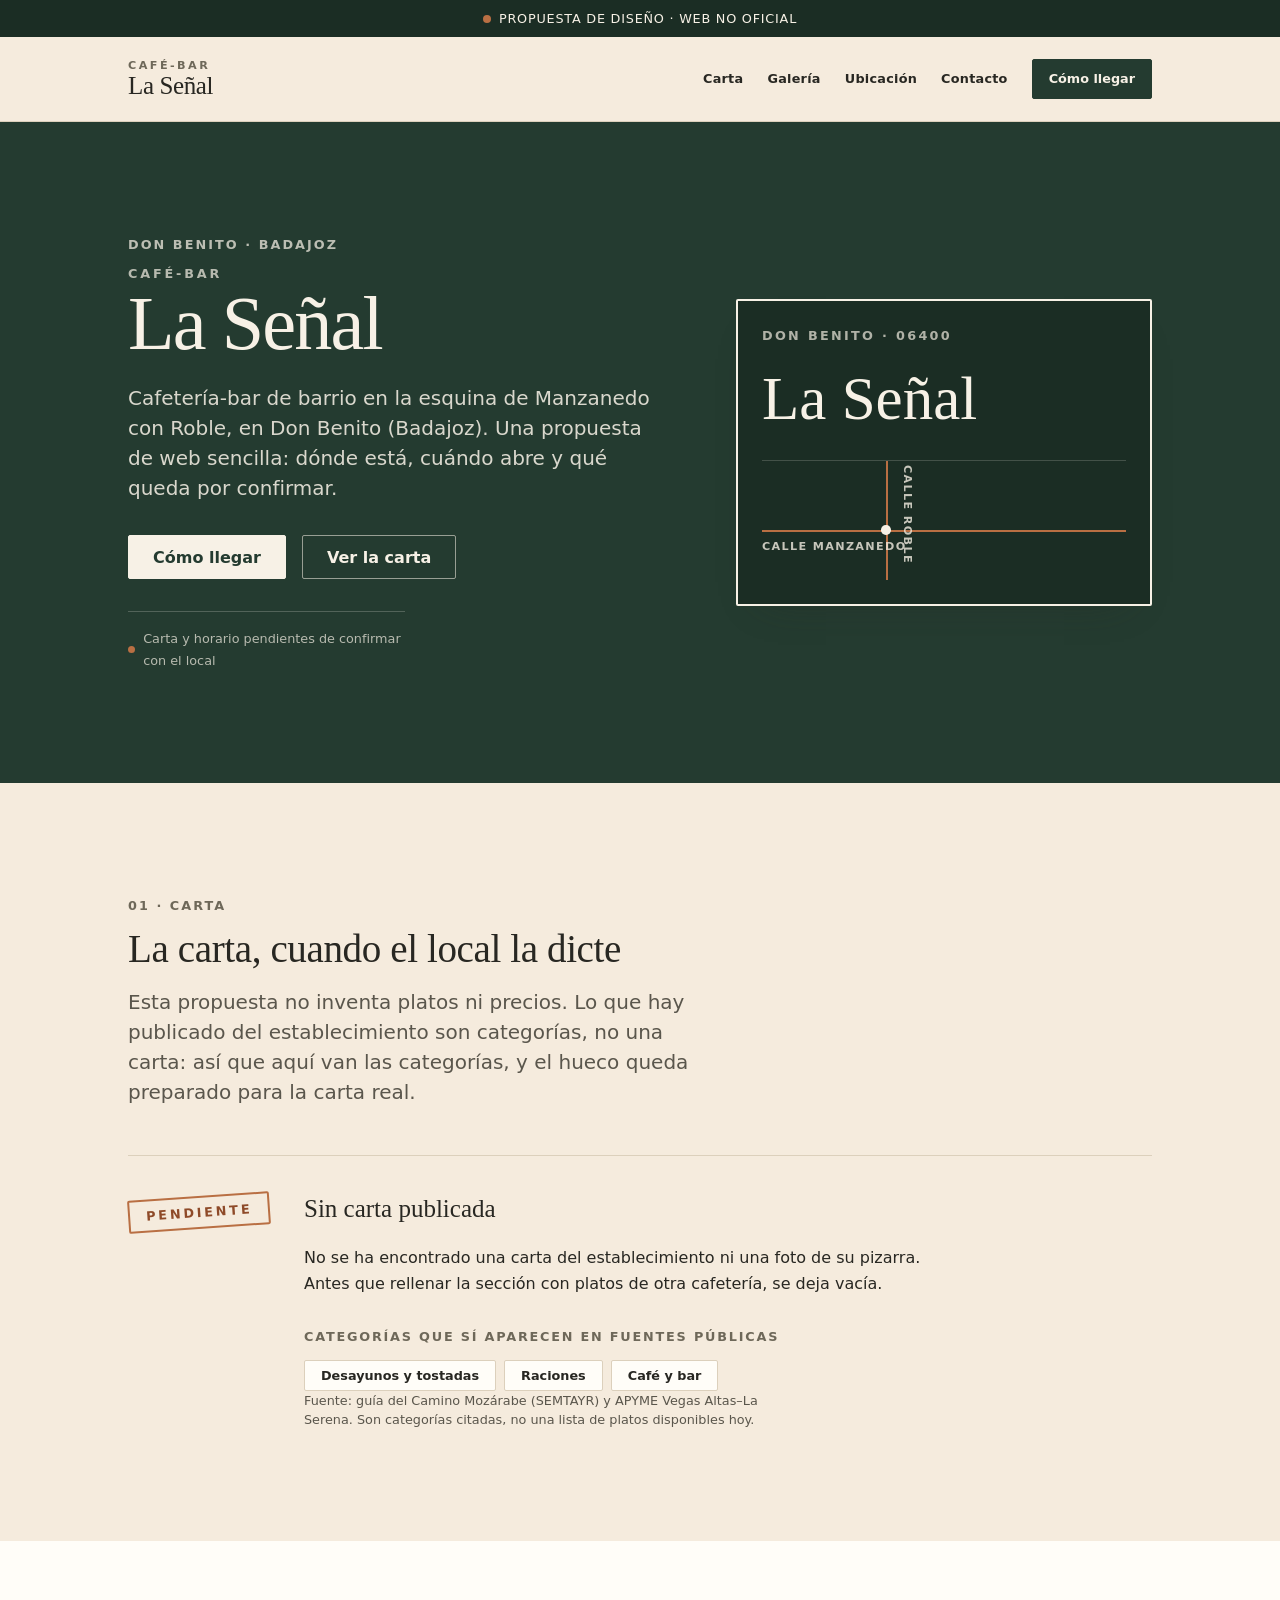
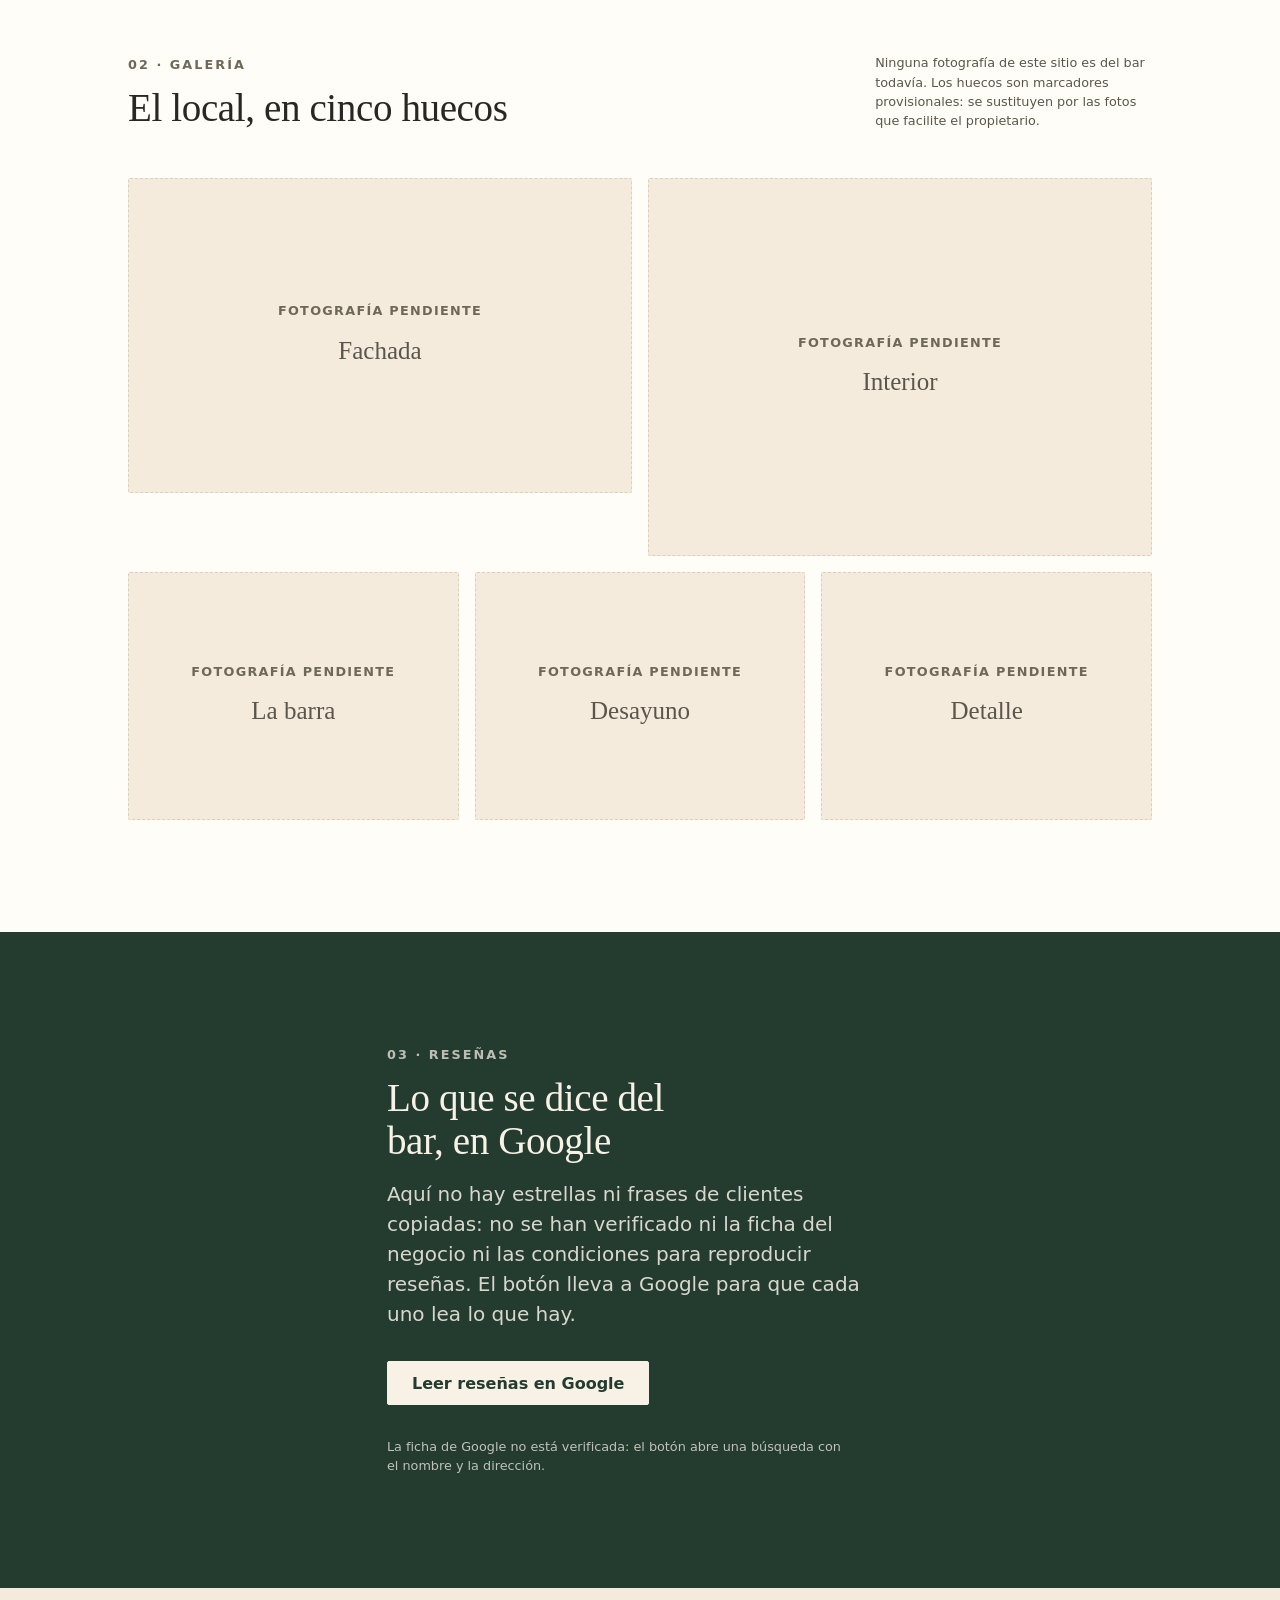
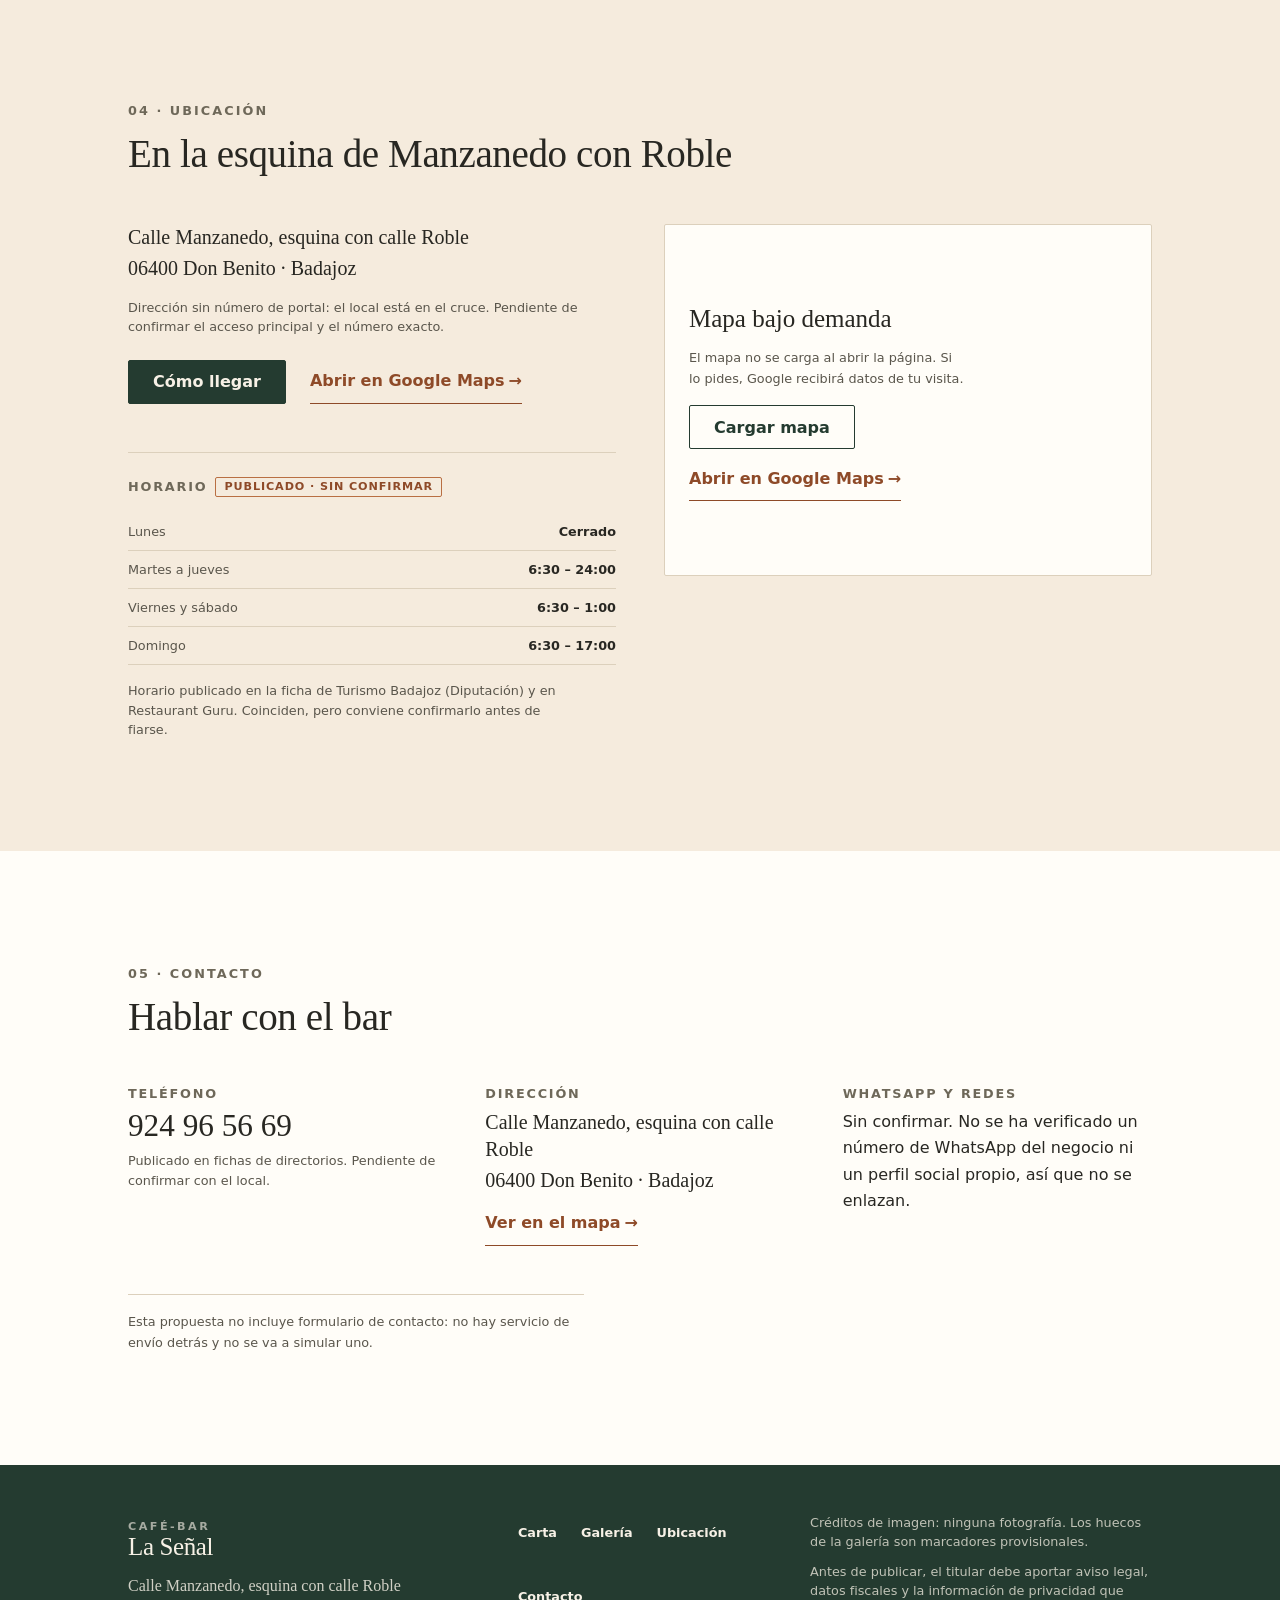
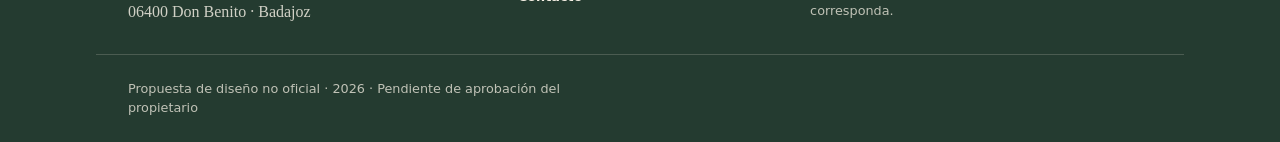
==== index.html @ 247d75b5 "Initial website proposal" ====
<!DOCTYPE html>
<html lang="es">
<head>
<meta charset="utf-8">
<meta name="viewport" content="width=device-width, initial-scale=1">

<title>Café-Bar La Señal — cafetería-bar en Don Benito (Badajoz)</title>
<meta name="description" content="Propuesta de web de Café-Bar La Señal, cafetería-bar en Don Benito (Badajoz): cómo llegar, horario publicado y carta pendiente de confirmar.">
<meta name="theme-color" content="#243B30">

<!-- Open Graph: sin og:url ni og:image porque no hay dominio ni fotografía autorizada. -->
<meta property="og:type" content="website">
<meta property="og:locale" content="es_ES">
<meta property="og:site_name" content="Café-Bar La Señal">
<meta property="og:title" content="Café-Bar La Señal — Don Benito">
<meta property="og:description" content="Cafetería-bar en la esquina de Manzanedo con Roble, Don Benito (Badajoz). Cómo llegar y horario publicado.">

<link rel="stylesheet" href="css/styles.css">
</head>

<body>
<a class="skip-link" href="#contenido">Saltar al contenido</a>

<!-- Aviso permanente: la web no es oficial. -->
<p class="proposal" role="note">
  <span class="proposal__mark" aria-hidden="true"></span>
  Propuesta de diseño · esta web no es la oficial del establecimiento
</p>

<header class="site-header">
  <div class="wrap site-header__inner">
    <a class="wordmark" href="#inicio" aria-label="Café-Bar La Señal, ir al inicio">
      <span class="wordmark__kicker">Café-Bar</span>
      <span class="wordmark__name">La Señal</span>
    </a>

    <nav class="nav-desktop" aria-label="Principal">
      <ul class="nav-desktop__list">
        <li><a href="#carta">Carta</a></li>
        <li><a href="#galeria">Galería</a></li>
        <li><a href="#ubicacion">Ubicación</a></li>
        <li><a href="#contacto">Contacto</a></li>
      </ul>
    </nav>

    <div class="site-header__actions">
      <a class="btn btn--solid btn--small" data-maps-link href="#ubicacion">Cómo llegar</a>

      <details class="mobile-nav">
        <summary class="mobile-nav__toggle">
          <span class="mobile-nav__bars" aria-hidden="true"><span></span><span></span></span>
          <span class="mobile-nav__label">Menú</span>
        </summary>
        <nav class="mobile-nav__panel" aria-label="Principal, móvil">
          <ul>
            <li><a href="#carta">Carta</a></li>
            <li><a href="#galeria">Galería</a></li>
            <li><a href="#ubicacion">Ubicación</a></li>
            <li><a href="#contacto">Contacto</a></li>
          </ul>
          <a class="btn btn--solid mobile-nav__cta" data-maps-link href="#ubicacion">Cómo llegar</a>
        </nav>
      </details>
    </div>
  </div>
</header>

<main id="contenido">

  <!-- ============ B. HERO ============ -->
  <section class="hero" id="inicio" aria-labelledby="hero-title">
    <div class="wrap hero__inner">

      <div class="hero__text">
        <p class="eyebrow eyebrow--light">Don Benito · Badajoz</p>
        <h1 class="hero__title" id="hero-title">
          <span class="hero__title-kicker">Café-Bar</span>
          <span class="hero__title-name">La Señal</span>
        </h1>
        <p class="hero__lead">
          Cafetería-bar de barrio en la esquina de Manzanedo con Roble, en Don Benito
          (Badajoz). Una propuesta de web sencilla: dónde está, cuándo abre y qué
          queda por confirmar.
        </p>
        <div class="hero__actions">
          <a class="btn btn--on-dark" data-maps-link href="#ubicacion">Cómo llegar</a>
          <a class="btn btn--on-dark-outline" href="#carta">Ver la carta</a>
        </div>
        <p class="hero__meta">
          <span class="hero__meta-dot" aria-hidden="true"></span>
          Carta y horario pendientes de confirmar con el local
        </p>
      </div>

      <!-- La señal: el momento memorable. Decorativa; la dirección está en el texto. -->
      <div class="sign" aria-hidden="true">
        <div class="sign__plate">
          <span class="sign__kicker">Don Benito · 06400</span>
          <span class="sign__word">La Señal</span>
          <div class="sign__cross">
            <span class="sign__road sign__road--h"></span>
            <span class="sign__road sign__road--v"></span>
            <span class="sign__dot"></span>
            <span class="sign__label sign__label--h">Calle Manzanedo</span>
            <span class="sign__label sign__label--v">Calle Roble</span>
          </div>
        </div>
      </div>

    </div>
  </section>

  <!-- ============ C. CARTA ============ -->
  <section class="section section--paper" id="carta" aria-labelledby="carta-title">
    <div class="wrap">
      <header class="section__head">
        <p class="eyebrow">01 · Carta</p>
        <h2 id="carta-title">La carta, cuando el local la dicte</h2>
        <p class="lead">
          Esta propuesta no inventa platos ni precios. Lo que hay publicado del
          establecimiento son categorías, no una carta: así que aquí van las categorías,
          y el hueco queda preparado para la carta real.
        </p>
      </header>

      <div class="menu-pending" id="menu-pending">
        <p class="stamp" aria-hidden="true">pendiente</p>

        <div class="menu-pending__body">
          <p class="menu-pending__title">Sin carta publicada</p>
          <p>
            No se ha encontrado una carta del establecimiento ni una foto de su pizarra.
            Antes que rellenar la sección con platos de otra cafetería, se deja vacía.
          </p>

          <h3 class="menu-pending__subhead">Categorías que sí aparecen en fuentes públicas</h3>
          <ul class="chips" id="menu-documented">
            <li class="chip">Desayunos y tostadas</li>
            <li class="chip">Raciones</li>
            <li class="chip">Café y bar</li>
          </ul>
          <p class="note">
            Fuente: guía del Camino Mozárabe (SEMTAYR) y APYME Vegas Altas–La Serena.
            Son categorías citadas, no una lista de platos disponibles hoy.
          </p>
        </div>
      </div>

      <!-- Se rellena desde config.js cuando menu.status = "ready" -->
      <div class="menu-ready" id="menu-ready" hidden></div>
    </div>
  </section>

  <!-- ============ D. GALERÍA ============ -->
  <section class="section section--surface" id="galeria" aria-labelledby="galeria-title">
    <div class="wrap">
      <header class="section__head section__head--split">
        <div>
          <p class="eyebrow">02 · Galería</p>
          <h2 id="galeria-title">El local, en cinco huecos</h2>
        </div>
        <p class="note note--measure">
          Ninguna fotografía de este sitio es del bar todavía. Los huecos son marcadores
          provisionales: se sustituyen por las fotos que facilite el propietario.
        </p>
      </header>

      <ul class="gallery" id="gallery">
        <li class="gallery__item gallery__item--wide">
          <figure class="frame">
            <div class="frame__box" data-frame="Fachada">
              <span class="frame__label">Fotografía pendiente</span>
              <span class="frame__slot">Fachada</span>
            </div>
          </figure>
        </li>
        <li class="gallery__item">
          <figure class="frame">
            <div class="frame__box" data-frame="Interior">
              <span class="frame__label">Fotografía pendiente</span>
              <span class="frame__slot">Interior</span>
            </div>
          </figure>
        </li>
        <li class="gallery__item">
          <figure class="frame">
            <div class="frame__box" data-frame="La barra">
              <span class="frame__label">Fotografía pendiente</span>
              <span class="frame__slot">La barra</span>
            </div>
          </figure>
        </li>
        <li class="gallery__item">
          <figure class="frame">
            <div class="frame__box" data-frame="Desayuno">
              <span class="frame__label">Fotografía pendiente</span>
              <span class="frame__slot">Desayuno</span>
            </div>
          </figure>
        </li>
        <li class="gallery__item">
          <figure class="frame">
            <div class="frame__box" data-frame="Detalle">
              <span class="frame__label">Fotografía pendiente</span>
              <span class="frame__slot">Detalle</span>
            </div>
          </figure>
        </li>
      </ul>
    </div>
  </section>

  <!-- ============ E. RESEÑAS ============ -->
  <section class="band band--green" id="resenas" aria-labelledby="resenas-title">
    <div class="wrap band__inner">
      <p class="eyebrow eyebrow--light">03 · Reseñas</p>
      <h2 id="resenas-title">Lo que se dice del bar, en Google</h2>
      <p class="band__lead">
        Aquí no hay estrellas ni frases de clientes copiadas: no se han verificado ni la
        ficha del negocio ni las condiciones para reproducir reseñas. El botón lleva a
        Google para que cada uno lea lo que hay.
      </p>
      <div class="band__actions">
        <a class="btn btn--on-dark" id="reviews-link" data-reviews-link href="#ubicacion">
          Leer reseñas en Google
        </a>
      </div>
      <p class="note note--on-dark" id="reviews-note">
        La ficha de Google no está verificada: el enlace abre una búsqueda con el nombre
        y la dirección del bar.
      </p>
    </div>
  </section>

  <!-- ============ F. UBICACIÓN ============ -->
  <section class="section section--paper" id="ubicacion" aria-labelledby="ubicacion-title">
    <div class="wrap">
      <header class="section__head">
        <p class="eyebrow">04 · Ubicación</p>
        <h2 id="ubicacion-title">En la esquina de Manzanedo con Roble</h2>
      </header>

      <div class="location">
        <div class="location__info">
          <address class="address">
            <span class="address__line">Calle Manzanedo, esquina con calle Roble</span>
            <span class="address__line">06400 Don Benito · Badajoz</span>
          </address>

          <p class="note">
            Dirección sin número de portal: el local está en el cruce. Pendiente de
            confirmar el acceso principal y el número exacto.
          </p>

          <div class="location__actions">
            <a class="btn btn--solid" data-maps-link href="#ubicacion">Cómo llegar</a>
            <a class="link-arrow" data-maps-search href="#ubicacion">Abrir en Google Maps</a>
          </div>

          <div class="hours">
            <div class="hours__head">
              <h3 class="hours__title">Horario</h3>
              <span class="badge" id="hours-badge">Publicado · sin confirmar</span>
            </div>
            <dl class="hours__list" id="hours-list">
              <div class="hours__row"><dt>Lunes</dt><dd>Cerrado</dd></div>
              <div class="hours__row"><dt>Martes a jueves</dt><dd>6:30 – 24:00</dd></div>
              <div class="hours__row"><dt>Viernes y sábado</dt><dd>6:30 – 1:00</dd></div>
              <div class="hours__row"><dt>Domingo</dt><dd>6:30 – 17:00</dd></div>
            </dl>
            <p class="note">
              Horario publicado en la ficha de Turismo Badajoz (Diputación) y en
              Restaurant Guru. Coinciden, pero conviene confirmarlo antes de fiarse.
            </p>
          </div>
        </div>

        <div class="location__map">
          <div class="map" id="map" data-map>
            <div class="map__facade" data-map-facade>
              <p class="map__facade-title">Mapa bajo demanda</p>
              <p class="map__facade-text">
                El mapa no se carga al abrir la página. Si lo pides, Google recibirá
                datos de tu visita.
              </p>
              <button class="btn btn--outline" type="button" id="map-load">
                Cargar mapa
              </button>
              <a class="link-arrow" data-maps-search href="#ubicacion">Abrir en Google Maps</a>
            </div>
            <p class="sr-only" id="map-status" aria-live="polite"></p>
          </div>
        </div>
      </div>
    </div>
  </section>

  <!-- ============ G. CONTACTO ============ -->
  <section class="section section--surface" id="contacto" aria-labelledby="contacto-title">
    <div class="wrap">
      <header class="section__head">
        <p class="eyebrow">05 · Contacto</p>
        <h2 id="contacto-title">Hablar con el bar</h2>
      </header>

      <div class="contact">
        <div class="contact__block">
          <h3 class="contact__subhead">Teléfono</h3>
          <p class="contact__phone" id="phone-display">924 96 56 69</p>
          <p class="note" id="phone-note">
            Número publicado en fichas de directorios. Pendiente de confirmar con el
            local, por eso no es un enlace de llamada.
          </p>
        </div>

        <div class="contact__block">
          <h3 class="contact__subhead">Dirección</h3>
          <address class="address">
            <span class="address__line">Calle Manzanedo, esquina con calle Roble</span>
            <span class="address__line">06400 Don Benito · Badajoz</span>
          </address>
          <a class="link-arrow" href="#ubicacion">Ver en el mapa</a>
        </div>

        <div class="contact__block">
          <h3 class="contact__subhead">WhatsApp y redes</h3>
          <p id="whatsapp-status">
            Sin confirmar. No se ha verificado un número de WhatsApp del negocio ni un
            perfil social propio, así que no se enlazan.
          </p>
          <!-- El botón de WhatsApp se añade aquí solo si whatsapp.status = "verified" -->
          <div id="whatsapp-slot"></div>
        </div>
      </div>

      <p class="contact__footnote">
        Esta propuesta no incluye formulario de contacto: no hay servicio de envío
        detrás y no se va a simular uno.
      </p>
    </div>
  </section>

</main>

<footer class="site-footer">
  <div class="wrap site-footer__inner">
    <div class="site-footer__brand">
      <p class="wordmark wordmark--footer">
        <span class="wordmark__kicker">Café-Bar</span>
        <span class="wordmark__name">La Señal</span>
      </p>
      <address class="address address--on-dark">
        <span class="address__line">Calle Manzanedo, esquina con calle Roble</span>
        <span class="address__line">06400 Don Benito · Badajoz</span>
      </address>
    </div>

    <nav class="site-footer__nav" aria-label="Enlaces del pie">
      <ul>
        <li><a href="#carta">Carta</a></li>
        <li><a href="#galeria">Galería</a></li>
        <li><a href="#ubicacion">Ubicación</a></li>
        <li><a href="#contacto">Contacto</a></li>
      </ul>
    </nav>

    <div class="site-footer__legal">
      <p class="note note--on-dark">
        Créditos de imagen: ninguna fotografía. Los huecos de la galería son marcadores
        provisionales.
      </p>
      <p class="note note--on-dark">
        Antes de publicar, el titular debe aportar aviso legal, datos fiscales y la
        información de privacidad que corresponda.
      </p>
    </div>
  </div>

  <div class="wrap site-footer__base">
    <p class="note note--on-dark">
      Propuesta de diseño no oficial · <span id="year">2026</span> · Pendiente de
      aprobación del propietario
    </p>
  </div>
</footer>

<!-- Datos estructurados: solo lo verificado. Sin teléfono, sin horario,
     sin precios, sin coordenadas, sin valoraciones, sin URL (no hay dominio). -->
<script type="application/ld+json">
{
  "@context": "https://schema.org",
  "@type": "CafeOrCoffeeShop",
  "name": "Café-Bar La Señal",
  "address": {
    "@type": "PostalAddress",
    "streetAddress": "Calle Manzanedo, esquina con calle Roble",
    "addressLocality": "Don Benito",
    "addressRegion": "Extremadura",
    "postalCode": "06400",
    "addressCountry": "ES"
  }
}
</script>

<script src="js/config.js"></script>
<script src="js/main.js"></script>
</body>
</html>
---- css/styles.css ----
/* ============================================================
   Café-Bar La Señal — hoja de estilos
   Dirección: bar de barrio con carácter.
   Todos los valores salen del bloque de tokens. Nada suelto.
   ============================================================ */

/* ---------- 1. Tokens ---------- */
:root{
  /* Tipo — una ratio (1.250), títulos fluidos con clamp() */
  --font-display: "Palatino Linotype","Book Antiqua",Palatino,"Iowan Old Style",Georgia,serif;
  --font-text: "Segoe UI",system-ui,-apple-system,"Helvetica Neue",Arial,sans-serif;

  --step--1: 0.8rem;
  --step-0:  1rem;
  --step-1:  1.25rem;
  --step-2:  1.5625rem;
  --step-3:  1.953rem;
  --step-4:  2.441rem;
  --step-5:  3.052rem;
  --step-6:  3.815rem;
  --step-7:  4.768rem;

  /* Espacio — base 4px */
  --space-3xs: 0.25rem;
  --space-2xs: 0.5rem;
  --space-xs:  0.75rem;
  --space-s:   1rem;
  --space-m:   1.5rem;
  --space-l:   2rem;
  --space-xl:  3rem;
  --space-2xl: 4.5rem;
  --space-3xl: 7rem;

  /* Color */
  --base:       #F5EBDD;
  --surface:    #FFFDF8;
  --ink:        #282722;
  --ink-2:      #5A564C;
  --ink-3:      #6E6859;
  --line:       #DCD0BC;
  --green:      #243B30;
  --green-2:    #1B2D24;
  --accent:     #B96F43;
  --accent-ink: #8E4A28;
  --on-dark:    #F7F1E6;

  /* Forma */
  --radius: 2px;
  --border: 1px solid var(--line);
  --shadow-near: 0 1px 2px rgba(40,39,34,.08);
  --shadow-far:  0 18px 40px -28px rgba(40,39,34,.45);

  /* Movimiento */
  --dur-fast: 120ms;
  --dur: 220ms;
  --dur-slow: 420ms;
  --ease: cubic-bezier(.2,0,0,1);
  --ease-out: cubic-bezier(.16,1,.3,1);

  --wrap: 68rem;
}

/* ---------- 2. Base ---------- */
*,
*::before,
*::after{ box-sizing: border-box; }

html{
  scroll-behavior: smooth;
  scroll-padding-top: var(--space-2xl);
  -webkit-text-size-adjust: 100%;
}

body{
  margin: 0;
  background: var(--base);
  color: var(--ink);
  font-family: var(--font-text);
  font-size: var(--step-0);
  line-height: 1.65;
  min-height: 100dvh;
  -webkit-font-smoothing: antialiased;
}

h1,h2,h3{
  margin: 0;
  font-family: var(--font-display);
  font-weight: 400;
  line-height: 1.1;
  letter-spacing: -0.01em;
  text-wrap: balance;
}

p{ margin: 0; }

img{ max-width: 100%; height: auto; display: block; }

a{ color: var(--accent-ink); text-decoration-thickness: 1px; text-underline-offset: .18em; }

ul,ol{ margin: 0; padding: 0; list-style: none; }

address{ font-style: normal; }

.sr-only{
  position: absolute;
  width: 1px;
  height: 1px;
  padding: 0;
  margin: -1px;
  overflow: hidden;
  clip-path: inset(50%);
  white-space: nowrap;
}

:focus-visible{
  outline: 2px solid var(--green);
  outline-offset: 3px;
  border-radius: var(--radius);
}

/* Sobre fondo oscuro, el anillo pasa a crema. */
.hero :focus-visible,
.band--green :focus-visible,
.site-footer :focus-visible,
.proposal :focus-visible{
  outline-color: var(--on-dark);
}

.wrap{
  width: 100%;
  max-width: var(--wrap);
  margin-inline: auto;
  padding-inline: var(--space-m);
}

/* ---------- 3. Saltar al contenido ---------- */
.skip-link{
  position: absolute;
  left: var(--space-s);
  top: -6rem;
  z-index: 100;
  background: var(--green);
  color: var(--on-dark);
  padding: var(--space-2xs) var(--space-s);
  border-radius: var(--radius);
  font-size: var(--step--1);
  font-weight: 600;
  text-decoration: none;
  transition: top var(--dur) var(--ease);
}
.skip-link:focus{ top: var(--space-s); }

/* ---------- 4. Aviso de propuesta ---------- */
.proposal{
  background: var(--green-2);
  color: var(--on-dark);
  font-size: var(--step--1);
  letter-spacing: .06em;
  text-transform: uppercase;
  text-align: center;
  padding: var(--space-2xs) var(--space-m);
  display: flex;
  align-items: center;
  justify-content: center;
  gap: var(--space-2xs);
}
.proposal__mark{
  width: .5rem;
  height: .5rem;
  border-radius: 50%;
  background: var(--accent);
  flex: none;
}

/* ---------- 5. Botones y enlaces ---------- */
.btn{
  display: inline-flex;
  align-items: center;
  justify-content: center;
  gap: var(--space-2xs);
  min-height: 2.75rem;
  padding: var(--space-2xs) var(--space-m);
  border: 1px solid transparent;
  border-radius: var(--radius);
  font-family: var(--font-text);
  font-size: var(--step-0);
  font-weight: 600;
  line-height: 1.2;
  text-decoration: none;
  cursor: pointer;
  transition: background-color var(--dur) var(--ease),
              color var(--dur) var(--ease),
              border-color var(--dur) var(--ease),
              transform var(--dur-fast) var(--ease);
}
.btn:active{ transform: translateY(1px); }

.btn--small{
  min-height: 2.5rem;
  padding: var(--space-3xs) var(--space-s);
  font-size: var(--step--1);
}

.btn--solid{
  background: var(--green);
  border-color: var(--green);
  color: var(--on-dark);
}
.btn--solid:hover{ background: var(--green-2); border-color: var(--green-2); }

.btn--outline{
  background: transparent;
  border-color: var(--green);
  color: var(--green);
}
.btn--outline:hover{ background: var(--green); color: var(--on-dark); }

.btn--on-dark{
  background: var(--on-dark);
  border-color: var(--on-dark);
  color: var(--green);
}
.btn--on-dark:hover{ background: var(--surface); border-color: var(--surface); }

.btn--on-dark-outline{
  background: transparent;
  border-color: rgba(247,241,230,.55);
  color: var(--on-dark);
}
.btn--on-dark-outline:hover{ border-color: var(--on-dark); background: rgba(247,241,230,.08); }

.link-arrow{
  display: inline-flex;
  align-items: center;
  gap: var(--space-3xs);
  min-height: 2.75rem;
  font-weight: 600;
  text-decoration: none;
  border-bottom: 1px solid currentColor;
  transition: gap var(--dur) var(--ease), color var(--dur) var(--ease);
}
.link-arrow::after{ content: "\2192"; }
.link-arrow:hover{ gap: var(--space-2xs); }

/* ---------- 6. Cabecera ---------- */
.site-header{
  position: sticky;
  top: 0;
  z-index: 50;
  background: var(--base);
  border-bottom: var(--border);
}
.site-header__inner{
  display: flex;
  align-items: center;
  gap: var(--space-m);
  min-height: 4.5rem;
}

.wordmark{
  display: flex;
  flex-direction: column;
  gap: .1em;
  text-decoration: none;
  color: var(--ink);
  margin-right: auto;
  padding-block: var(--space-2xs);
}
.wordmark__kicker{
  font-family: var(--font-text);
  font-size: .7rem;
  font-weight: 600;
  letter-spacing: .22em;
  text-transform: uppercase;
  color: var(--ink-3);
  line-height: 1;
}
.wordmark__name{
  font-family: var(--font-display);
  font-size: var(--step-2);
  line-height: 1;
  letter-spacing: -0.015em;
}

.nav-desktop__list{
  display: flex;
  gap: var(--space-m);
}
.nav-desktop__list a{
  display: inline-block;
  padding-block: var(--space-2xs);
  color: var(--ink);
  font-size: var(--step--1);
  font-weight: 600;
  letter-spacing: .02em;
  text-decoration: none;
  border-bottom: 1px solid transparent;
  transition: border-color var(--dur) var(--ease), color var(--dur) var(--ease);
}
.nav-desktop__list a:hover{ border-bottom-color: var(--accent); }

.site-header__actions{
  display: flex;
  align-items: center;
  gap: var(--space-s);
}

/* Menú móvil: <details>, funciona sin JavaScript */
.mobile-nav{ display: none; }
.mobile-nav__toggle{
  display: inline-flex;
  align-items: center;
  gap: var(--space-2xs);
  min-height: 2.75rem;
  padding: var(--space-3xs) var(--space-s);
  border: 1px solid var(--line);
  border-radius: var(--radius);
  font-size: var(--step--1);
  font-weight: 600;
  letter-spacing: .04em;
  text-transform: uppercase;
  color: var(--ink);
  cursor: pointer;
  list-style: none;
}
.mobile-nav__toggle::-webkit-details-marker{ display: none; }
.mobile-nav__bars{ display: grid; gap: 4px; width: 1rem; }
.mobile-nav__bars span{
  display: block;
  height: 1px;
  background: currentColor;
  transition: transform var(--dur) var(--ease), opacity var(--dur) var(--ease);
}
.mobile-nav[open] .mobile-nav__bars span:first-child{ transform: translateY(2.5px) rotate(45deg); }
.mobile-nav[open] .mobile-nav__bars span:last-child{ transform: translateY(-2.5px) rotate(-45deg); }

.mobile-nav__panel{
  position: absolute;
  left: 0;
  right: 0;
  top: 100%;
  background: var(--base);
  border-bottom: var(--border);
  padding: var(--space-s) var(--space-m) var(--space-m);
  box-shadow: var(--shadow-near);
}
.mobile-nav__panel ul{
  display: grid;
  gap: 0;
  margin-bottom: var(--space-s);
}
.mobile-nav__panel a{
  display: block;
  padding-block: var(--space-xs);
  min-height: 2.75rem;
  color: var(--ink);
  font-weight: 600;
  text-decoration: none;
  border-bottom: var(--border);
}
.mobile-nav__cta{ width: 100%; }

/* ---------- 7. Eyebrow, notas, secciones ---------- */
.eyebrow{
  font-size: var(--step--1);
  font-weight: 600;
  letter-spacing: .16em;
  text-transform: uppercase;
  color: var(--ink-3);
  margin-bottom: var(--space-xs);
}
.eyebrow--light{ color: rgba(247,241,230,.72); }

.lead{
  font-size: var(--step-1);
  line-height: 1.5;
  color: var(--ink-2);
  max-width: 46ch;
  margin-top: var(--space-s);
}

.note{
  font-size: var(--step--1);
  line-height: 1.5;
  color: var(--ink-2);
  max-width: 56ch;
}
.note--on-dark{ color: rgba(247,241,230,.74); }
.note--measure{ max-width: 34ch; }

.section{ padding-block: var(--space-2xl); }
.section--paper{ background: var(--base); }
.section--surface{ background: var(--surface); }

.section__head{
  max-width: 62ch;
  margin-bottom: var(--space-xl);
}
.section__head h2{
  font-size: clamp(var(--step-3), 3.4vw, var(--step-4));
}

.section__head--split{
  display: grid;
  gap: var(--space-m);
  max-width: none;
  align-items: end;
}
.section__head--split > div{ max-width: 40ch; }

/* ---------- 8. Hero ---------- */
.hero{
  background: var(--green);
  color: var(--on-dark);
  padding-block: var(--space-2xl);
}
.hero__inner{
  display: grid;
  gap: var(--space-xl);
  align-items: center;
}
.hero__title{
  display: flex;
  flex-direction: column;
  gap: var(--space-2xs);
  margin-bottom: var(--space-m);
}
.hero__title-kicker{
  font-family: var(--font-text);
  font-size: var(--step--1);
  font-weight: 600;
  letter-spacing: .22em;
  text-transform: uppercase;
  color: rgba(247,241,230,.7);
}
.hero__title-name{
  font-family: var(--font-display);
  font-size: clamp(var(--step-5), 11vw, var(--step-7));
  line-height: .92;
  letter-spacing: -0.025em;
}
.hero__lead{
  font-size: var(--step-1);
  line-height: 1.5;
  color: rgba(247,241,230,.86);
  max-width: 44ch;
}
.hero__actions{
  display: flex;
  flex-wrap: wrap;
  gap: var(--space-s);
  margin-top: var(--space-l);
}
.hero__meta{
  display: flex;
  align-items: center;
  gap: var(--space-2xs);
  margin-top: var(--space-l);
  padding-top: var(--space-s);
  border-top: 1px solid rgba(247,241,230,.22);
  font-size: var(--step--1);
  color: rgba(247,241,230,.7);
  max-width: 34ch;
}
.hero__meta-dot{
  width: .45rem;
  height: .45rem;
  border-radius: 50%;
  background: var(--accent);
  flex: none;
}

/* La señal */
.sign{
  justify-self: start;
  width: min(100%, 26rem);
}
.sign__plate{
  display: grid;
  gap: var(--space-m);
  padding: var(--space-m);
  background: var(--green-2);
  border: 2px solid var(--on-dark);
  border-radius: var(--radius);
  box-shadow: var(--shadow-far);
}
.sign__kicker{
  font-size: var(--step--1);
  font-weight: 600;
  letter-spacing: .18em;
  text-transform: uppercase;
  color: rgba(247,241,230,.68);
}
.sign__word{
  font-family: var(--font-display);
  font-size: clamp(var(--step-4), 8vw, var(--step-6));
  line-height: .95;
  color: var(--on-dark);
}
.sign__cross{
  position: relative;
  height: 7.5rem;
  border-top: 1px solid rgba(247,241,230,.18);
  margin-top: var(--space-2xs);
}
.sign__road{ position: absolute; background: var(--accent); }
.sign__road--h{ left: 0; right: 0; top: 58%; height: 2px; }
.sign__road--v{ top: 0; bottom: 0; left: 34%; width: 2px; }
.sign__dot{
  position: absolute;
  left: 34%;
  top: 58%;
  width: .6rem;
  height: .6rem;
  margin: -.3rem 0 0 -.3rem;
  border-radius: 50%;
  background: var(--on-dark);
}
.sign__label{
  position: absolute;
  font-size: .7rem;
  font-weight: 600;
  letter-spacing: .12em;
  text-transform: uppercase;
  color: rgba(247,241,230,.78);
}
.sign__label--h{ left: 0; top: calc(58% + var(--space-2xs)); }
.sign__label--v{
  left: calc(34% + var(--space-xs));
  top: var(--space-3xs);
  writing-mode: vertical-rl;
}

/* ---------- 9. Carta ---------- */
.menu-pending{
  display: grid;
  gap: var(--space-m);
  padding-top: var(--space-l);
  border-top: 1px solid var(--line);
}
.menu-pending__body{ max-width: 62ch; }
.menu-pending__title{
  font-family: var(--font-display);
  font-size: var(--step-2);
  margin-bottom: var(--space-2xs);
}
.menu-pending__body > p + p{ margin-top: var(--space-s); }
.menu-pending__subhead{
  font-family: var(--font-text);
  font-size: var(--step--1);
  font-weight: 600;
  letter-spacing: .14em;
  text-transform: uppercase;
  color: var(--ink-3);
  margin-top: var(--space-l);
  margin-bottom: var(--space-s);
}

.stamp{
  justify-self: start;
  display: inline-block;
  padding: var(--space-3xs) var(--space-s);
  border: 2px solid var(--accent);
  border-radius: var(--radius);
  color: var(--accent-ink);
  font-size: var(--step--1);
  font-weight: 600;
  letter-spacing: .22em;
  text-transform: uppercase;
  transform: rotate(-4deg);
  align-self: start;
}

.chips{
  display: flex;
  flex-wrap: wrap;
  gap: var(--space-2xs);
}
.chip{
  padding: var(--space-3xs) var(--space-s);
  background: var(--surface);
  border: var(--border);
  border-radius: var(--radius);
  font-size: var(--step--1);
  font-weight: 600;
  color: var(--ink);
}

/* Carta real, cuando exista */
.menu-ready{ display: grid; gap: var(--space-xl); }
.menu-cat__title{
  font-size: var(--step-2);
  padding-bottom: var(--space-2xs);
  border-bottom: 1px solid var(--line);
  margin-bottom: var(--space-s);
}
.menu-item{
  display: flex;
  align-items: baseline;
  gap: var(--space-2xs);
  padding-block: var(--space-2xs);
}
.menu-item__name{ font-weight: 600; }
.menu-item__dots{
  flex: 1;
  border-bottom: 1px dotted var(--line);
  transform: translateY(-.2em);
}
.menu-item__price{
  font-variant-numeric: tabular-nums;
  font-weight: 600;
}

/* ---------- 10. Galería ---------- */
.gallery{
  display: grid;
  gap: var(--space-s);
}
.frame{ margin: 0; }
.frame__box{
  display: flex;
  flex-direction: column;
  align-items: center;
  justify-content: center;
  gap: var(--space-2xs);
  aspect-ratio: 4 / 3;
  padding: var(--space-s);
  background: var(--base);
  border: 1px dashed var(--line);
  border-radius: var(--radius);
  text-align: center;
}
.frame__box--wide,
.gallery__item--wide .frame__box{ aspect-ratio: 16 / 10; }
.frame__label{
  font-size: var(--step--1);
  font-weight: 600;
  letter-spacing: .1em;
  text-transform: uppercase;
  color: var(--ink-3);
}
.frame__slot{
  font-family: var(--font-display);
  font-size: var(--step-2);
  color: var(--ink-2);
}
.frame img{
  width: 100%;
  aspect-ratio: 4 / 3;
  object-fit: cover;
  border-radius: var(--radius);
}
.frame figcaption{
  margin-top: var(--space-2xs);
  font-size: var(--step--1);
  color: var(--ink-3);
}

/* ---------- 11. Banda verde ---------- */
.band--green{
  background: var(--green);
  color: var(--on-dark);
  padding-block: var(--space-2xl);
}
.band__inner{ max-width: 56ch; }
.band--green h2{
  font-size: clamp(var(--step-3), 3.4vw, var(--step-4));
  margin-bottom: var(--space-s);
}
.band__lead{
  font-size: var(--step-1);
  line-height: 1.5;
  color: rgba(247,241,230,.86);
  max-width: 44ch;
}
.band__actions{ margin-block: var(--space-l); }

/* ---------- 12. Ubicación ---------- */
.location{
  display: grid;
  gap: var(--space-xl);
  align-items: start;
}
.address{
  display: grid;
  gap: var(--space-3xs);
  font-family: var(--font-display);
  font-size: var(--step-1);
  line-height: 1.35;
}
.address--on-dark{ color: rgba(247,241,230,.82); font-size: var(--step-0); }

.location__info .note{ margin-top: var(--space-s); }

.location__actions{
  display: flex;
  flex-wrap: wrap;
  align-items: center;
  gap: var(--space-m);
  margin-top: var(--space-m);
}

.hours{
  margin-top: var(--space-xl);
  padding-top: var(--space-m);
  border-top: 1px solid var(--line);
}
.hours__head{
  display: flex;
  flex-wrap: wrap;
  align-items: center;
  gap: var(--space-2xs);
  margin-bottom: var(--space-s);
}
.hours__title{
  font-family: var(--font-text);
  font-size: var(--step--1);
  font-weight: 600;
  letter-spacing: .14em;
  text-transform: uppercase;
  color: var(--ink-3);
}
.badge{
  padding: 0 var(--space-2xs);
  border: 1px solid var(--accent);
  border-radius: var(--radius);
  color: var(--accent-ink);
  font-size: .7rem;
  font-weight: 600;
  letter-spacing: .08em;
  text-transform: uppercase;
  line-height: 1.6;
}
.hours__list{ display: grid; }
.hours__row{
  display: flex;
  justify-content: space-between;
  gap: var(--space-s);
  padding-block: var(--space-2xs);
  border-bottom: 1px solid var(--line);
  font-size: var(--step--1);
}
.hours__row dt{ color: var(--ink-2); }
.hours__row dd{
  margin: 0;
  font-weight: 600;
  font-variant-numeric: tabular-nums;
}
.hours .note{ margin-top: var(--space-s); }

.map{
  min-height: 22rem;
  background: var(--surface);
  border: var(--border);
  border-radius: var(--radius);
  display: grid;
}
.map__facade{
  display: flex;
  flex-direction: column;
  align-items: flex-start;
  justify-content: center;
  gap: var(--space-2xs);
  padding: var(--space-m);
}
.map__facade-title{
  font-family: var(--font-display);
  font-size: var(--step-2);
}
.map__facade-text{ max-width: 34ch; color: var(--ink-2); font-size: var(--step--1); }
.map__facade .btn{ margin-top: var(--space-2xs); }
.map iframe{
  display: block;
  width: 100%;
  height: 100%;
  min-height: 22rem;
  border: 0;
  border-radius: var(--radius);
}
.map.is-busy{ opacity: .6; }

/* ---------- 13. Contacto ---------- */
.contact{
  display: grid;
  gap: var(--space-xl);
}
.contact__block > * + *{ margin-top: var(--space-2xs); }
.contact__subhead{
  font-family: var(--font-text);
  font-size: var(--step--1);
  font-weight: 600;
  letter-spacing: .14em;
  text-transform: uppercase;
  color: var(--ink-3);
}
.contact__phone{
  font-family: var(--font-display);
  font-size: var(--step-3);
  font-variant-numeric: tabular-nums;
  line-height: 1.1;
}
.contact__footnote{
  margin-top: var(--space-xl);
  padding-top: var(--space-s);
  border-top: 1px solid var(--line);
  font-size: var(--step--1);
  color: var(--ink-2);
  max-width: 56ch;
}
.whatsapp-btn{
  display: inline-flex;
  align-items: center;
  min-height: 2.75rem;
  margin-top: var(--space-s);
  padding: var(--space-2xs) var(--space-m);
  background: var(--green);
  color: var(--on-dark);
  border-radius: var(--radius);
  font-weight: 600;
  text-decoration: none;
}

/* ---------- 14. Pie ---------- */
.site-footer{
  background: var(--green);
  color: var(--on-dark);
  padding-block: var(--space-xl) var(--space-m);
}
.site-footer__inner{
  display: grid;
  gap: var(--space-l);
  padding-bottom: var(--space-l);
}
.wordmark--footer{ margin: 0 0 var(--space-2xs); color: var(--on-dark); }
.wordmark--footer .wordmark__kicker{ color: rgba(247,241,230,.62); }
.wordmark--footer .wordmark__name{ color: var(--on-dark); }

.site-footer__nav ul{
  display: flex;
  flex-wrap: wrap;
  gap: var(--space-m);
}
.site-footer__nav a{
  color: var(--on-dark);
  font-size: var(--step--1);
  font-weight: 600;
  text-decoration: none;
  border-bottom: 1px solid transparent;
  padding-block: var(--space-3xs);
  min-height: 2.5rem;
  display: inline-flex;
  align-items: center;
}
.site-footer__nav a:hover{ border-bottom-color: var(--accent); }

.site-footer__legal{ display: grid; gap: var(--space-2xs); }

.site-footer__base{
  padding-top: var(--space-m);
  border-top: 1px solid rgba(247,241,230,.18);
}

/* ---------- 15. Responsive ---------- */
@media (min-width: 40rem){
  .section__head--split{ grid-template-columns: 1fr auto; }
  .contact{ grid-template-columns: repeat(2, 1fr); gap: var(--space-l) var(--space-xl); }
  .location{ grid-template-columns: 1fr 1fr; }
  .gallery{ grid-template-columns: repeat(6, 1fr); }
  .gallery__item{ grid-column: span 2; }
  .gallery__item--wide{ grid-column: span 3; }
  .gallery__item:nth-child(2){ grid-column: span 3; }
  .site-footer__inner{ grid-template-columns: 1.2fr 1fr; }
}

@media (min-width: 56rem){
  .wrap{ padding-inline: var(--space-l); }
  .site-header__inner{ min-height: 5.25rem; }
  .hero{ padding-block: var(--space-3xl); }
  .hero__inner{ grid-template-columns: 1.1fr .9fr; gap: var(--space-2xl); }
  .sign{ justify-self: end; }
  .section{ padding-block: var(--space-3xl); }
  .band--green{ padding-block: var(--space-3xl); }
  .menu-pending{
    grid-template-columns: 9rem 1fr;
    gap: var(--space-l);
  }
  .stamp{ margin-top: var(--space-2xs); }
  .contact{ grid-template-columns: repeat(3, 1fr); }
  .site-footer__inner{ grid-template-columns: 1.4fr 1fr 1.4fr; gap: var(--space-xl); }
}

@media (max-width: 56rem){
  .nav-desktop{ display: none; }
  .mobile-nav{ display: block; }
  .site-header__actions .btn--small{ display: none; }
}

@media (max-width: 30rem){
  .btn{ width: 100%; }
  .location__actions .link-arrow{ width: 100%; }
  .hero__actions{ flex-direction: column; align-items: stretch; }
}

/* ---------- 16. Movimiento reducido ---------- */
@media (prefers-reduced-motion: reduce){
  html{ scroll-behavior: auto; }
  *,
  *::before,
  *::after{
    animation-duration: .01ms !important;
    animation-iteration-count: 1 !important;
    transition-duration: .01ms !important;
    scroll-behavior: auto !important;
  }
}
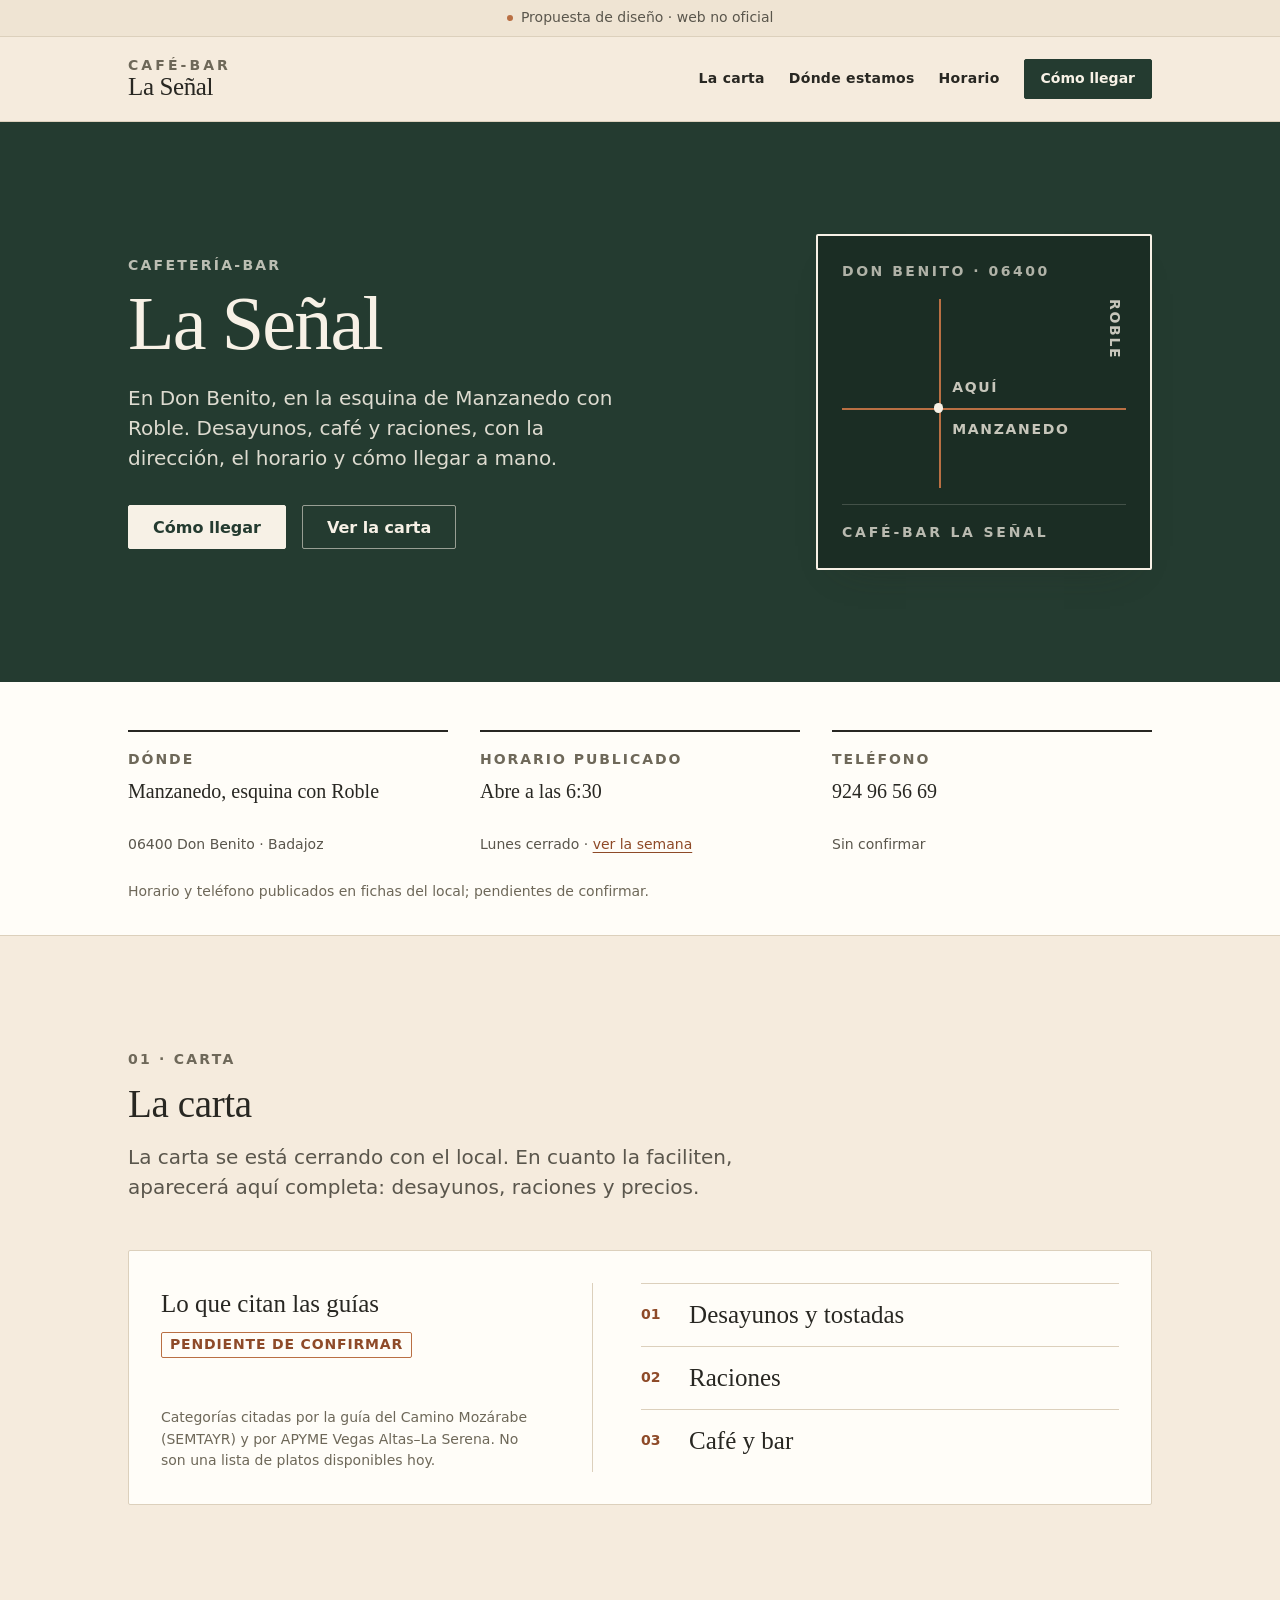
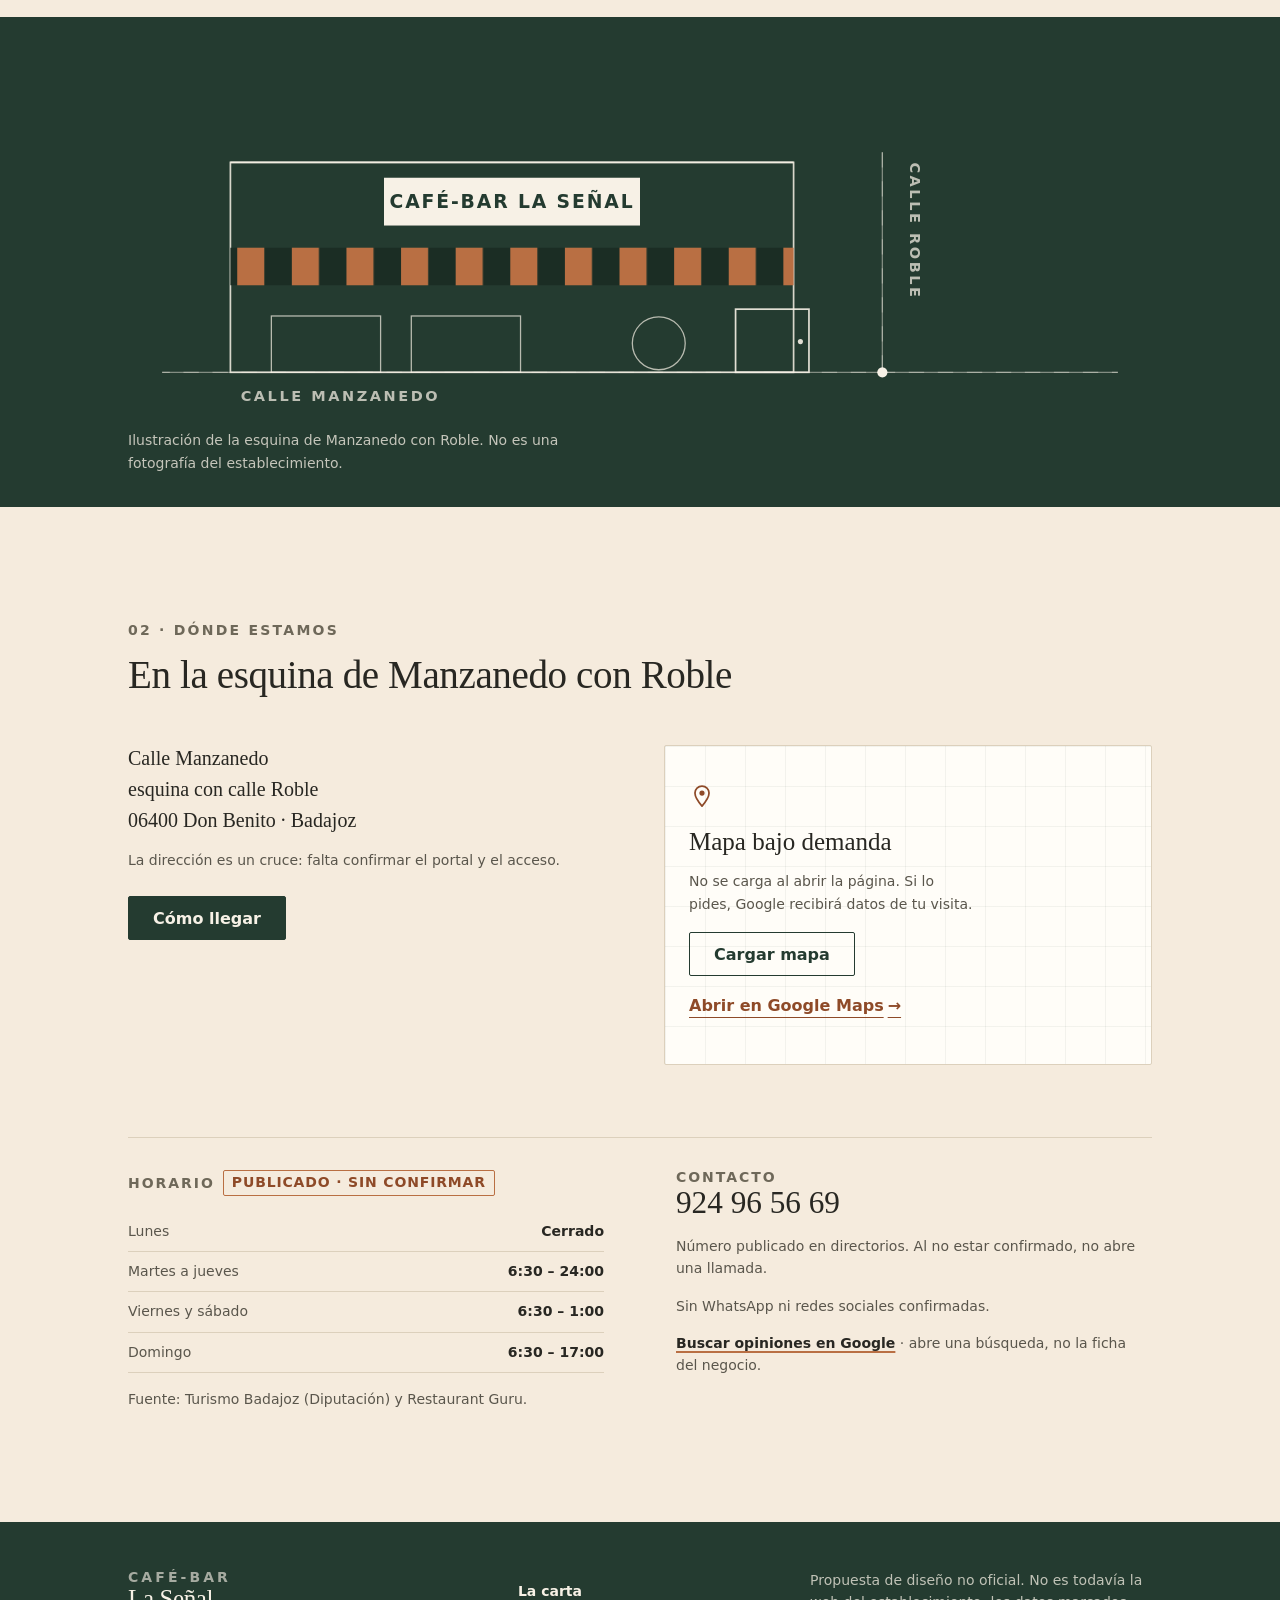
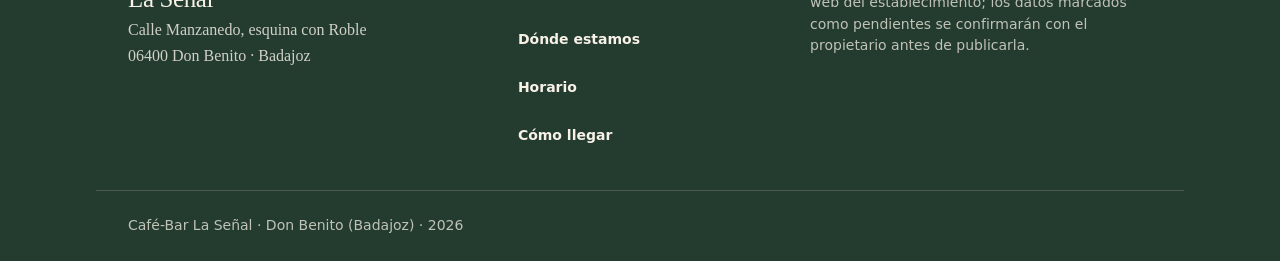
==== commit 05121b17: "Improve cafe bar website design and verification" ====
--- a/index.html
+++ b/index.html
@@ -4,16 +4,23 @@
 <meta charset="utf-8">
 <meta name="viewport" content="width=device-width, initial-scale=1">
 
-<title>Café-Bar La Señal — cafetería-bar en Don Benito (Badajoz)</title>
-<meta name="description" content="Propuesta de web de Café-Bar La Señal, cafetería-bar en Don Benito (Badajoz): cómo llegar, horario publicado y carta pendiente de confirmar.">
+<title>Café-Bar La Señal — cafetería-bar en Don Benito</title>
+<meta name="description" content="Cafetería-bar en la esquina de Manzanedo con Roble, Don Benito (Badajoz). Dirección, horario publicado, cómo llegar y carta pendiente de confirmar.">
 <meta name="theme-color" content="#243B30">
-
-<!-- Open Graph: sin og:url ni og:image porque no hay dominio ni fotografía autorizada. -->
+<link rel="icon" href="assets/favicon.svg" type="image/svg+xml">
+<link rel="canonical" href="https://normalguy749.github.io/Cafe-Bar-La-Se-al/">
+
+<!-- Propuesta no oficial: no debe competir en buscadores con el negocio real.
+    Quitar esta línea cuando el propietario apruebe la web definitiva. -->
+<meta name="robots" content="noindex">
+
 <meta property="og:type" content="website">
 <meta property="og:locale" content="es_ES">
 <meta property="og:site_name" content="Café-Bar La Señal">
 <meta property="og:title" content="Café-Bar La Señal — Don Benito">
 <meta property="og:description" content="Cafetería-bar en la esquina de Manzanedo con Roble, Don Benito (Badajoz). Cómo llegar y horario publicado.">
+<meta property="og:url" content="https://normalguy749.github.io/Cafe-Bar-La-Se-al/">
+<meta name="twitter:card" content="summary">
 
 <link rel="stylesheet" href="css/styles.css">
 </head>
@@ -21,10 +28,9 @@
 <body>
 <a class="skip-link" href="#contenido">Saltar al contenido</a>
 
-<!-- Aviso permanente: la web no es oficial. -->
 <p class="proposal" role="note">
-  <span class="proposal__mark" aria-hidden="true"></span>
-  Propuesta de diseño · esta web no es la oficial del establecimiento
+  <span class="proposal__dot" aria-hidden="true"></span>
+  Propuesta de diseño no oficial · pendiente de aprobación del establecimiento
 </p>
 
 <header class="site-header">
@@ -36,10 +42,9 @@
 
     <nav class="nav-desktop" aria-label="Principal">
       <ul class="nav-desktop__list">
-        <li><a href="#carta">Carta</a></li>
-        <li><a href="#galeria">Galería</a></li>
-        <li><a href="#ubicacion">Ubicación</a></li>
-        <li><a href="#contacto">Contacto</a></li>
+        <li><a href="#carta">La carta</a></li>
+        <li><a href="#ubicacion">Dónde estamos</a></li>
+        <li><a href="#horario">Horario</a></li>
       </ul>
     </nav>
 
@@ -53,10 +58,9 @@
         </summary>
         <nav class="mobile-nav__panel" aria-label="Principal, móvil">
           <ul>
-            <li><a href="#carta">Carta</a></li>
-            <li><a href="#galeria">Galería</a></li>
-            <li><a href="#ubicacion">Ubicación</a></li>
-            <li><a href="#contacto">Contacto</a></li>
+            <li><a href="#carta">La carta</a></li>
+            <li><a href="#ubicacion">Dónde estamos</a></li>
+            <li><a href="#horario">Horario</a></li>
           </ul>
           <a class="btn btn--solid mobile-nav__cta" data-maps-link href="#ubicacion">Cómo llegar</a>
         </nav>
@@ -67,83 +71,109 @@
 
 <main id="contenido">
 
-  <!-- ============ B. HERO ============ -->
+  <!-- ============ Portada ============ -->
   <section class="hero" id="inicio" aria-labelledby="hero-title">
     <div class="wrap hero__inner">
 
       <div class="hero__text">
-        <p class="eyebrow eyebrow--light">Don Benito · Badajoz</p>
+        <p class="eyebrow eyebrow--light">Cafetería-bar</p>
         <h1 class="hero__title" id="hero-title">
-          <span class="hero__title-kicker">Café-Bar</span>
           <span class="hero__title-name">La Señal</span>
         </h1>
         <p class="hero__lead">
-          Cafetería-bar de barrio en la esquina de Manzanedo con Roble, en Don Benito
-          (Badajoz). Una propuesta de web sencilla: dónde está, cuándo abre y qué
-          queda por confirmar.
+          En Don Benito, en la esquina de Manzanedo con Roble. Desayunos, café y
+          raciones, con la dirección, el horario y cómo llegar a mano.
         </p>
         <div class="hero__actions">
           <a class="btn btn--on-dark" data-maps-link href="#ubicacion">Cómo llegar</a>
           <a class="btn btn--on-dark-outline" href="#carta">Ver la carta</a>
         </div>
-        <p class="hero__meta">
-          <span class="hero__meta-dot" aria-hidden="true"></span>
-          Carta y horario pendientes de confirmar con el local
-        </p>
-      </div>
-
-      <!-- La señal: el momento memorable. Decorativa; la dirección está en el texto. -->
+      </div>
+
+      <!-- La señal: plano del cruce que da nombre al bar. Decorativo; la
+          dirección real está en el texto y en «Dónde estamos». -->
       <div class="sign" aria-hidden="true">
         <div class="sign__plate">
           <span class="sign__kicker">Don Benito · 06400</span>
-          <span class="sign__word">La Señal</span>
           <div class="sign__cross">
             <span class="sign__road sign__road--h"></span>
             <span class="sign__road sign__road--v"></span>
             <span class="sign__dot"></span>
-            <span class="sign__label sign__label--h">Calle Manzanedo</span>
-            <span class="sign__label sign__label--v">Calle Roble</span>
+            <span class="sign__label sign__label--h">Manzanedo</span>
+            <span class="sign__label sign__label--v">Roble</span>
+            <span class="sign__here">Aquí</span>
           </div>
-        </div>
-      </div>
-
-    </div>
-  </section>
-
-  <!-- ============ C. CARTA ============ -->
+          <span class="sign__caption">Café-Bar La Señal</span>
+        </div>
+      </div>
+
+    </div>
+  </section>
+
+  <!-- ============ Datos de un vistazo ============ -->
+  <section class="facts" aria-labelledby="facts-title">
+    <h2 class="sr-only" id="facts-title">Datos del establecimiento</h2>
+    <div class="wrap facts__grid">
+      <div class="fact">
+        <p class="fact__label">Dónde</p>
+        <p class="fact__value">Manzanedo, esquina con Roble</p>
+        <p class="fact__note">06400 Don Benito · Badajoz</p>
+      </div>
+      <div class="fact">
+        <p class="fact__label">Horario publicado</p>
+        <p class="fact__value">Abre a las 6:30</p>
+        <p class="fact__note">Lunes cerrado · <a href="#ubicacion">ver la semana</a></p>
+      </div>
+      <div class="fact">
+        <p class="fact__label">Teléfono</p>
+        <p class="fact__value" id="phone-display">924 96 56 69</p>
+        <p class="fact__note" id="phone-note">Publicado · sin confirmar</p>
+      </div>
+    </div>
+    <div class="wrap">
+      <p class="facts__foot">
+        Horario y teléfono publicados en fichas del local; pendientes de confirmar.
+      </p>
+    </div>
+  </section>
+
+  <!-- ============ Carta ============ -->
   <section class="section section--paper" id="carta" aria-labelledby="carta-title">
     <div class="wrap">
       <header class="section__head">
         <p class="eyebrow">01 · Carta</p>
-        <h2 id="carta-title">La carta, cuando el local la dicte</h2>
+        <h2 id="carta-title">La carta</h2>
         <p class="lead">
-          Esta propuesta no inventa platos ni precios. Lo que hay publicado del
-          establecimiento son categorías, no una carta: así que aquí van las categorías,
-          y el hueco queda preparado para la carta real.
+          La carta se está cerrando con el local. En cuanto la faciliten, aparecerá aquí
+          completa: desayunos, raciones y precios.
         </p>
       </header>
 
-      <div class="menu-pending" id="menu-pending">
-        <p class="stamp" aria-hidden="true">pendiente</p>
-
-        <div class="menu-pending__body">
-          <p class="menu-pending__title">Sin carta publicada</p>
-          <p>
-            No se ha encontrado una carta del establecimiento ni una foto de su pizarra.
-            Antes que rellenar la sección con platos de otra cafetería, se deja vacía.
-          </p>
-
-          <h3 class="menu-pending__subhead">Categorías que sí aparecen en fuentes públicas</h3>
-          <ul class="chips" id="menu-documented">
-            <li class="chip">Desayunos y tostadas</li>
-            <li class="chip">Raciones</li>
-            <li class="chip">Café y bar</li>
-          </ul>
-          <p class="note">
-            Fuente: guía del Camino Mozárabe (SEMTAYR) y APYME Vegas Altas–La Serena.
-            Son categorías citadas, no una lista de platos disponibles hoy.
-          </p>
-        </div>
+      <div class="menu-panel">
+        <div class="menu-panel__head">
+          <p class="menu-panel__title">Lo que citan las guías</p>
+          <p class="badge">Pendiente de confirmar</p>
+        </div>
+
+        <ul class="menu-rows" id="menu-documented">
+          <li class="menu-row">
+            <span class="menu-row__num" aria-hidden="true">01</span>
+            <span class="menu-row__name">Desayunos y tostadas</span>
+          </li>
+          <li class="menu-row">
+            <span class="menu-row__num" aria-hidden="true">02</span>
+            <span class="menu-row__name">Raciones</span>
+          </li>
+          <li class="menu-row">
+            <span class="menu-row__num" aria-hidden="true">03</span>
+            <span class="menu-row__name">Café y bar</span>
+          </li>
+        </ul>
+
+        <p class="menu-panel__foot">
+          Categorías citadas por la guía del Camino Mozárabe (SEMTAYR) y por APYME
+          Vegas Altas–La Serena. No son una lista de platos disponibles hoy.
+        </p>
       </div>
 
       <!-- Se rellena desde config.js cuando menu.status = "ready" -->
@@ -151,137 +181,102 @@
     </div>
   </section>
 
-  <!-- ============ D. GALERÍA ============ -->
-  <section class="section section--surface" id="galeria" aria-labelledby="galeria-title">
-    <div class="wrap">
-      <header class="section__head section__head--split">
-        <div>
-          <p class="eyebrow">02 · Galería</p>
-          <h2 id="galeria-title">El local, en cinco huecos</h2>
-        </div>
-        <p class="note note--measure">
-          Ninguna fotografía de este sitio es del bar todavía. Los huecos son marcadores
-          provisionales: se sustituyen por las fotos que facilite el propietario.
-        </p>
-      </header>
-
-      <ul class="gallery" id="gallery">
-        <li class="gallery__item gallery__item--wide">
-          <figure class="frame">
-            <div class="frame__box" data-frame="Fachada">
-              <span class="frame__label">Fotografía pendiente</span>
-              <span class="frame__slot">Fachada</span>
-            </div>
-          </figure>
-        </li>
-        <li class="gallery__item">
-          <figure class="frame">
-            <div class="frame__box" data-frame="Interior">
-              <span class="frame__label">Fotografía pendiente</span>
-              <span class="frame__slot">Interior</span>
-            </div>
-          </figure>
-        </li>
-        <li class="gallery__item">
-          <figure class="frame">
-            <div class="frame__box" data-frame="La barra">
-              <span class="frame__label">Fotografía pendiente</span>
-              <span class="frame__slot">La barra</span>
-            </div>
-          </figure>
-        </li>
-        <li class="gallery__item">
-          <figure class="frame">
-            <div class="frame__box" data-frame="Desayuno">
-              <span class="frame__label">Fotografía pendiente</span>
-              <span class="frame__slot">Desayuno</span>
-            </div>
-          </figure>
-        </li>
-        <li class="gallery__item">
-          <figure class="frame">
-            <div class="frame__box" data-frame="Detalle">
-              <span class="frame__label">Fotografía pendiente</span>
-              <span class="frame__slot">Detalle</span>
-            </div>
-          </figure>
-        </li>
-      </ul>
-    </div>
-  </section>
-
-  <!-- ============ E. RESEÑAS ============ -->
-  <section class="band band--green" id="resenas" aria-labelledby="resenas-title">
-    <div class="wrap band__inner">
-      <p class="eyebrow eyebrow--light">03 · Reseñas</p>
-      <h2 id="resenas-title">Lo que se dice del bar, en Google</h2>
-      <p class="band__lead">
-        Aquí no hay estrellas ni frases de clientes copiadas: no se han verificado ni la
-        ficha del negocio ni las condiciones para reproducir reseñas. El botón lleva a
-        Google para que cada uno lea lo que hay.
+  <!-- ============ Friso ilustrado ============ -->
+  <section class="frieze-band" aria-label="Ilustración de la esquina">
+    <figure class="wrap frieze">
+      <svg class="frieze__art" viewBox="0 0 1200 380" aria-hidden="true" focusable="false">
+        <defs>
+          <pattern id="awning" width="64" height="44" patternUnits="userSpaceOnUse">
+            <rect width="32" height="44" fill="#B96F43"></rect>
+            <rect x="32" width="32" height="44" fill="#1B2D24"></rect>
+          </pattern>
+        </defs>
+
+        <!-- calles -->
+        <line x1="40" y1="332" x2="1160" y2="332" stroke="rgba(247,241,230,.45)" stroke-width="1.5"></line>
+        <line x1="40" y1="332" x2="1160" y2="332" stroke="rgba(247,241,230,.35)" stroke-width="1.5" stroke-dasharray="18 16" stroke-dashoffset="9"></line>
+        <line x1="884" y1="74" x2="884" y2="332" stroke="rgba(247,241,230,.45)" stroke-width="1.5"></line>
+        <line x1="884" y1="74" x2="884" y2="332" stroke="rgba(247,241,230,.35)" stroke-width="1.5" stroke-dasharray="18 16"></line>
+
+        <!-- edificio -->
+        <rect x="120" y="86" width="660" height="246" fill="none" stroke="rgba(247,241,230,.85)" stroke-width="2"></rect>
+        <line x1="120" y1="86" x2="780" y2="86" stroke="rgba(247,241,230,.85)" stroke-width="2"></line>
+
+        <!-- rótulo sobre el toldo -->
+        <rect x="300" y="104" width="300" height="56" fill="#F7F1E6"></rect>
+        <text class="frieze__awning-text" x="450" y="140">CAFÉ-BAR LA SEÑAL</text>
+
+        <!-- toldo -->
+        <rect x="120" y="186" width="660" height="44" fill="url(#awning)"></rect>
+
+        <!-- ventanas -->
+        <g fill="none" stroke="rgba(247,241,230,.7)" stroke-width="1.5">
+          <rect x="168" y="266" width="128" height="66"></rect>
+          <rect x="332" y="266" width="128" height="66"></rect>
+          <circle cx="622" cy="298" r="31"></circle>
+        </g>
+
+        <!-- puerta -->
+        <rect x="712" y="258" width="86" height="74" fill="none" stroke="rgba(247,241,230,.9)" stroke-width="2"></rect>
+        <circle cx="788" cy="296" r="3" fill="rgba(247,241,230,.9)"></circle>
+
+        <!-- marca del cruce -->
+        <circle cx="884" cy="332" r="6" fill="#F7F1E6"></circle>
+
+        <!-- nombres de calle -->
+        <text class="frieze__street" x="132" y="366">CALLE MANZANEDO</text>
+        <text class="frieze__street frieze__street--v" x="922" y="86">CALLE ROBLE</text>
+      </svg>
+      <!-- Versión móvil: el dibujo completo mide menos de 240 px de ancho y sus
+           rótulos no se leen. En su lugar, el cruce escrito. -->
+      <p class="frieze__mobile" aria-hidden="true">
+        <span>Calle Manzanedo</span>
+        <span class="frieze__cross" aria-hidden="true">×</span>
+        <span>Calle Roble</span>
       </p>
-      <div class="band__actions">
-        <a class="btn btn--on-dark" id="reviews-link" data-reviews-link href="#ubicacion">
-          Leer reseñas en Google
-        </a>
-      </div>
-      <p class="note note--on-dark" id="reviews-note">
-        La ficha de Google no está verificada: el enlace abre una búsqueda con el nombre
-        y la dirección del bar.
-      </p>
-    </div>
-  </section>
-
-  <!-- ============ F. UBICACIÓN ============ -->
+      <figcaption class="frieze__caption">
+        Ilustración de la esquina de Manzanedo con Roble. No es una fotografía del
+        establecimiento.
+      </figcaption>
+    </figure>
+  </section>
+
+  <!-- ============ Dónde estamos y contacto ============ -->
   <section class="section section--paper" id="ubicacion" aria-labelledby="ubicacion-title">
     <div class="wrap">
       <header class="section__head">
-        <p class="eyebrow">04 · Ubicación</p>
+        <p class="eyebrow">02 · Dónde estamos</p>
         <h2 id="ubicacion-title">En la esquina de Manzanedo con Roble</h2>
       </header>
 
-      <div class="location">
-        <div class="location__info">
+      <div class="place">
+        <div class="place__info">
           <address class="address">
-            <span class="address__line">Calle Manzanedo, esquina con calle Roble</span>
+            <span class="address__line">Calle Manzanedo</span>
+            <span class="address__line">esquina con calle Roble</span>
             <span class="address__line">06400 Don Benito · Badajoz</span>
           </address>
 
           <p class="note">
-            Dirección sin número de portal: el local está en el cruce. Pendiente de
-            confirmar el acceso principal y el número exacto.
+            La dirección es un cruce: falta confirmar el portal y el acceso.
           </p>
 
-          <div class="location__actions">
+          <div class="place__actions">
             <a class="btn btn--solid" data-maps-link href="#ubicacion">Cómo llegar</a>
-            <a class="link-arrow" data-maps-search href="#ubicacion">Abrir en Google Maps</a>
           </div>
-
-          <div class="hours">
-            <div class="hours__head">
-              <h3 class="hours__title">Horario</h3>
-              <span class="badge" id="hours-badge">Publicado · sin confirmar</span>
-            </div>
-            <dl class="hours__list" id="hours-list">
-              <div class="hours__row"><dt>Lunes</dt><dd>Cerrado</dd></div>
-              <div class="hours__row"><dt>Martes a jueves</dt><dd>6:30 – 24:00</dd></div>
-              <div class="hours__row"><dt>Viernes y sábado</dt><dd>6:30 – 1:00</dd></div>
-              <div class="hours__row"><dt>Domingo</dt><dd>6:30 – 17:00</dd></div>
-            </dl>
-            <p class="note">
-              Horario publicado en la ficha de Turismo Badajoz (Diputación) y en
-              Restaurant Guru. Coinciden, pero conviene confirmarlo antes de fiarse.
-            </p>
-          </div>
-        </div>
-
-        <div class="location__map">
-          <div class="map" id="map" data-map>
+        </div>
+
+        <div class="place__map">
+          <div class="map" id="map" data-map role="region" aria-label="Mapa de la ubicación">
             <div class="map__facade" data-map-facade>
+              <svg class="map__pin" viewBox="0 0 24 24" width="26" height="26" aria-hidden="true" focusable="false">
+                <path d="M12 2.8c3.6 0 6.5 2.9 6.5 6.5 0 4.6-6.5 12-6.5 12s-6.5-7.4-6.5-12c0-3.6 2.9-6.5 6.5-6.5z" fill="none" stroke="currentColor" stroke-width="1.6" stroke-linejoin="round"></path>
+                <circle cx="12" cy="9.3" r="2.4" fill="currentColor"></circle>
+              </svg>
               <p class="map__facade-title">Mapa bajo demanda</p>
               <p class="map__facade-text">
-                El mapa no se carga al abrir la página. Si lo pides, Google recibirá
-                datos de tu visita.
+                No se carga al abrir la página. Si lo pides, Google recibirá datos de tu
+                visita.
               </p>
               <button class="btn btn--outline" type="button" id="map-load">
                 Cargar mapa
@@ -292,51 +287,39 @@
           </div>
         </div>
       </div>
-    </div>
-  </section>
-
-  <!-- ============ G. CONTACTO ============ -->
-  <section class="section section--surface" id="contacto" aria-labelledby="contacto-title">
-    <div class="wrap">
-      <header class="section__head">
-        <p class="eyebrow">05 · Contacto</p>
-        <h2 id="contacto-title">Hablar con el bar</h2>
-      </header>
-
-      <div class="contact">
-        <div class="contact__block">
-          <h3 class="contact__subhead">Teléfono</h3>
-          <p class="contact__phone" id="phone-display">924 96 56 69</p>
-          <p class="note" id="phone-note">
-            Número publicado en fichas de directorios. Pendiente de confirmar con el
-            local, por eso no es un enlace de llamada.
+
+      <div class="details">
+        <div class="details__block" id="horario">
+          <div class="details__head">
+            <h3 class="details__title">Horario</h3>
+            <span class="badge" id="hours-badge">Publicado · sin confirmar</span>
+          </div>
+          <dl class="hours" id="hours-list">
+            <div class="hours__row"><dt>Lunes</dt><dd>Cerrado</dd></div>
+            <div class="hours__row"><dt>Martes a jueves</dt><dd>6:30 – 24:00</dd></div>
+            <div class="hours__row"><dt>Viernes y sábado</dt><dd>6:30 – 1:00</dd></div>
+            <div class="hours__row"><dt>Domingo</dt><dd>6:30 – 17:00</dd></div>
+          </dl>
+          <p class="note">
+            Fuente: Turismo Badajoz (Diputación) y Restaurant Guru.
           </p>
         </div>
 
-        <div class="contact__block">
-          <h3 class="contact__subhead">Dirección</h3>
-          <address class="address">
-            <span class="address__line">Calle Manzanedo, esquina con calle Roble</span>
-            <span class="address__line">06400 Don Benito · Badajoz</span>
-          </address>
-          <a class="link-arrow" href="#ubicacion">Ver en el mapa</a>
-        </div>
-
-        <div class="contact__block">
-          <h3 class="contact__subhead">WhatsApp y redes</h3>
-          <p id="whatsapp-status">
-            Sin confirmar. No se ha verificado un número de WhatsApp del negocio ni un
-            perfil social propio, así que no se enlazan.
+        <div class="details__block">
+          <h3 class="details__title">Contacto</h3>
+          <p class="contact__phone" id="phone-contact">924 96 56 69</p>
+          <!-- El botón de WhatsApp se crea aquí solo si config.whatsapp.status
+              es "verified". Mientras no lo esté, el hueco no ocupa espacio. -->
+          <div id="whatsapp-slot"></div>
+          <p class="note" id="phone-contact-note">
+            Número publicado en directorios. Al no estar confirmado, no abre una llamada.
           </p>
-          <!-- El botón de WhatsApp se añade aquí solo si whatsapp.status = "verified" -->
-          <div id="whatsapp-slot"></div>
-        </div>
-      </div>
-
-      <p class="contact__footnote">
-        Esta propuesta no incluye formulario de contacto: no hay servicio de envío
-        detrás y no se va a simular uno.
-      </p>
+          <p class="note note--tight">Sin WhatsApp ni redes sociales confirmadas.</p>
+          <p class="note note--tight">
+            <a class="link-inline" id="reviews-link" href="#ubicacion">Buscar opiniones en Google</a><span id="reviews-note"></span>
+          </p>
+        </div>
+      </div>
     </div>
   </section>
 
@@ -350,42 +333,38 @@
         <span class="wordmark__name">La Señal</span>
       </p>
       <address class="address address--on-dark">
-        <span class="address__line">Calle Manzanedo, esquina con calle Roble</span>
+        <span class="address__line">Calle Manzanedo, esquina con Roble</span>
         <span class="address__line">06400 Don Benito · Badajoz</span>
       </address>
     </div>
 
     <nav class="site-footer__nav" aria-label="Enlaces del pie">
       <ul>
-        <li><a href="#carta">Carta</a></li>
-        <li><a href="#galeria">Galería</a></li>
-        <li><a href="#ubicacion">Ubicación</a></li>
-        <li><a href="#contacto">Contacto</a></li>
+        <li><a href="#carta">La carta</a></li>
+        <li><a href="#ubicacion">Dónde estamos</a></li>
+        <li><a href="#horario">Horario</a></li>
+        <li><a data-maps-link href="#ubicacion">Cómo llegar</a></li>
       </ul>
     </nav>
 
     <div class="site-footer__legal">
       <p class="note note--on-dark">
-        Créditos de imagen: ninguna fotografía. Los huecos de la galería son marcadores
-        provisionales.
-      </p>
-      <p class="note note--on-dark">
-        Antes de publicar, el titular debe aportar aviso legal, datos fiscales y la
-        información de privacidad que corresponda.
+        Propuesta de diseño no oficial. No es todavía la web del establecimiento; los
+        datos marcados como pendientes se confirmarán con el propietario antes de
+        publicarla.
       </p>
     </div>
   </div>
 
   <div class="wrap site-footer__base">
     <p class="note note--on-dark">
-      Propuesta de diseño no oficial · <span id="year">2026</span> · Pendiente de
-      aprobación del propietario
+      Café-Bar La Señal · Don Benito (Badajoz) · <span id="year">2026</span>
     </p>
   </div>
 </footer>
 
-<!-- Datos estructurados: solo lo verificado. Sin teléfono, sin horario,
-     sin precios, sin coordenadas, sin valoraciones, sin URL (no hay dominio). -->
+<!-- Datos estructurados: solo lo verificado. Sin teléfono, horario, precios,
+    coordenadas ni valoraciones. -->
 <script type="application/ld+json">
 {
   "@context": "https://schema.org",
--- a/css/styles.css
+++ b/css/styles.css
@@ -1,16 +1,16 @@
 /* ============================================================
-   Café-Bar La Señal — hoja de estilos
-   Dirección: bar de barrio con carácter.
-   Todos los valores salen del bloque de tokens. Nada suelto.
+  Café-Bar La Señal — hoja de estilos
+  Dirección: bar de barrio con carácter.
+  Todos los valores salen del bloque de tokens. Nada suelto.
    ============================================================ */
 
 /* ---------- 1. Tokens ---------- */
 :root{
-  /* Tipo — una ratio (1.250), títulos fluidos con clamp() */
+  /* Tipo — una ratio (1.250) */
   --font-display: "Palatino Linotype","Book Antiqua",Palatino,"Iowan Old Style",Georgia,serif;
   --font-text: "Segoe UI",system-ui,-apple-system,"Helvetica Neue",Arial,sans-serif;
 
-  --step--1: 0.8rem;
+  --step--1: 0.875rem;
   --step-0:  1rem;
   --step-1:  1.25rem;
   --step-2:  1.5625rem;
@@ -34,6 +34,7 @@
   /* Color */
   --base:       #F5EBDD;
   --surface:    #FFFDF8;
+  --paper:      #EFE4D3;
   --ink:        #282722;
   --ink-2:      #5A564C;
   --ink-3:      #6E6859;
@@ -53,9 +54,7 @@
   /* Movimiento */
   --dur-fast: 120ms;
   --dur: 220ms;
-  --dur-slow: 420ms;
   --ease: cubic-bezier(.2,0,0,1);
-  --ease-out: cubic-bezier(.16,1,.3,1);
 
   --wrap: 68rem;
 }
@@ -67,7 +66,7 @@
 
 html{
   scroll-behavior: smooth;
-  scroll-padding-top: var(--space-2xl);
+  scroll-padding-top: 6.25rem;
   -webkit-text-size-adjust: 100%;
 }
 
@@ -92,21 +91,20 @@
 }
 
 p{ margin: 0; }
-
 img{ max-width: 100%; height: auto; display: block; }
 
+/* El atributo hidden debe ganar siempre a las reglas de componente:
+   .menu-ready y .mobile-nav__panel definen display y lo anularían. */
+[hidden]{ display: none !important; }
+ul,ol{ margin: 0; padding: 0; list-style: none; }
+address{ font-style: normal; }
+
 a{ color: var(--accent-ink); text-decoration-thickness: 1px; text-underline-offset: .18em; }
-
-ul,ol{ margin: 0; padding: 0; list-style: none; }
-
-address{ font-style: normal; }
 
 .sr-only{
   position: absolute;
-  width: 1px;
-  height: 1px;
-  padding: 0;
-  margin: -1px;
+  width: 1px; height: 1px;
+  padding: 0; margin: -1px;
   overflow: hidden;
   clip-path: inset(50%);
   white-space: nowrap;
@@ -117,14 +115,10 @@
   outline-offset: 3px;
   border-radius: var(--radius);
 }
-
-/* Sobre fondo oscuro, el anillo pasa a crema. */
 .hero :focus-visible,
-.band--green :focus-visible,
+.frieze-band :focus-visible,
 .site-footer :focus-visible,
-.proposal :focus-visible{
-  outline-color: var(--on-dark);
-}
+.proposal :focus-visible{ outline-color: var(--on-dark); }
 
 .wrap{
   width: 100%;
@@ -152,21 +146,21 @@
 
 /* ---------- 4. Aviso de propuesta ---------- */
 .proposal{
-  background: var(--green-2);
-  color: var(--on-dark);
-  font-size: var(--step--1);
-  letter-spacing: .06em;
-  text-transform: uppercase;
-  text-align: center;
-  padding: var(--space-2xs) var(--space-m);
   display: flex;
   align-items: center;
   justify-content: center;
   gap: var(--space-2xs);
-}
-.proposal__mark{
-  width: .5rem;
-  height: .5rem;
+  padding: var(--space-2xs) var(--space-m);
+  background: var(--paper);
+  border-bottom: 1px solid var(--line);
+  color: var(--ink-2);
+  font-size: var(--step--1);
+  line-height: 1.4;
+  text-align: center;
+}
+.proposal__dot{
+  width: .4rem;
+  height: .4rem;
   border-radius: 50%;
   background: var(--accent);
   flex: none;
@@ -194,6 +188,7 @@
               transform var(--dur-fast) var(--ease);
 }
 .btn:active{ transform: translateY(1px); }
+.btn:disabled{ opacity: .6; cursor: default; transform: none; }
 
 .btn--small{
   min-height: 2.5rem;
@@ -235,12 +230,23 @@
   gap: var(--space-3xs);
   min-height: 2.75rem;
   font-weight: 600;
-  text-decoration: none;
-  border-bottom: 1px solid currentColor;
-  transition: gap var(--dur) var(--ease), color var(--dur) var(--ease);
-}
-.link-arrow::after{ content: "\2192"; }
-.link-arrow:hover{ gap: var(--space-2xs); }
+  text-decoration: underline;
+  text-decoration-thickness: 1px;
+  text-underline-offset: .35em;
+  transition: gap var(--dur) var(--ease);
+}
+.link-arrow::after{ content: "\2192"; text-decoration: none; }
+.link-arrow:hover{ gap: var(--space-2xs); text-decoration-thickness: 2px; }
+
+.link-inline{
+  color: var(--ink);
+  font-weight: 600;
+  text-decoration: underline;
+  text-decoration-color: var(--accent);
+  text-decoration-thickness: 2px;
+  text-underline-offset: .22em;
+}
+.link-inline:hover{ text-decoration-color: var(--ink); }
 
 /* ---------- 6. Cabecera ---------- */
 .site-header{
@@ -261,14 +267,13 @@
   display: flex;
   flex-direction: column;
   gap: .1em;
+  margin-right: auto;
+  padding-block: var(--space-2xs);
   text-decoration: none;
   color: var(--ink);
-  margin-right: auto;
-  padding-block: var(--space-2xs);
 }
 .wordmark__kicker{
-  font-family: var(--font-text);
-  font-size: .7rem;
+  font-size: var(--step--1);
   font-weight: 600;
   letter-spacing: .22em;
   text-transform: uppercase;
@@ -282,10 +287,7 @@
   letter-spacing: -0.015em;
 }
 
-.nav-desktop__list{
-  display: flex;
-  gap: var(--space-m);
-}
+.nav-desktop__list{ display: flex; gap: var(--space-m); }
 .nav-desktop__list a{
   display: inline-block;
   padding-block: var(--space-2xs);
@@ -295,15 +297,11 @@
   letter-spacing: .02em;
   text-decoration: none;
   border-bottom: 1px solid transparent;
-  transition: border-color var(--dur) var(--ease), color var(--dur) var(--ease);
+  transition: border-color var(--dur) var(--ease);
 }
 .nav-desktop__list a:hover{ border-bottom-color: var(--accent); }
 
-.site-header__actions{
-  display: flex;
-  align-items: center;
-  gap: var(--space-s);
-}
+.site-header__actions{ display: flex; align-items: center; gap: var(--space-s); }
 
 /* Menú móvil: <details>, funciona sin JavaScript */
 .mobile-nav{ display: none; }
@@ -315,6 +313,7 @@
   padding: var(--space-3xs) var(--space-s);
   border: 1px solid var(--line);
   border-radius: var(--radius);
+  background: transparent;
   font-size: var(--step--1);
   font-weight: 600;
   letter-spacing: .04em;
@@ -329,7 +328,7 @@
   display: block;
   height: 1px;
   background: currentColor;
-  transition: transform var(--dur) var(--ease), opacity var(--dur) var(--ease);
+  transition: transform var(--dur) var(--ease);
 }
 .mobile-nav[open] .mobile-nav__bars span:first-child{ transform: translateY(2.5px) rotate(45deg); }
 .mobile-nav[open] .mobile-nav__bars span:last-child{ transform: translateY(-2.5px) rotate(-45deg); }
@@ -339,17 +338,13 @@
   left: 0;
   right: 0;
   top: 100%;
+  padding: var(--space-s) var(--space-m) var(--space-m);
   background: var(--base);
   border-bottom: var(--border);
-  padding: var(--space-s) var(--space-m) var(--space-m);
   box-shadow: var(--shadow-near);
 }
-.mobile-nav__panel ul{
-  display: grid;
-  gap: 0;
-  margin-bottom: var(--space-s);
-}
-.mobile-nav__panel a{
+.mobile-nav__panel ul{ margin-bottom: var(--space-s); }
+.mobile-nav__panel li a{
   display: block;
   padding-block: var(--space-xs);
   min-height: 2.75rem;
@@ -358,57 +353,58 @@
   text-decoration: none;
   border-bottom: var(--border);
 }
-.mobile-nav__cta{ width: 100%; }
+.mobile-nav__cta{ width: 100%; color: var(--on-dark); }
 
 /* ---------- 7. Eyebrow, notas, secciones ---------- */
 .eyebrow{
+  margin-bottom: var(--space-xs);
   font-size: var(--step--1);
   font-weight: 600;
   letter-spacing: .16em;
   text-transform: uppercase;
   color: var(--ink-3);
-  margin-bottom: var(--space-xs);
 }
 .eyebrow--light{ color: rgba(247,241,230,.72); }
 
 .lead{
+  margin-top: var(--space-s);
+  max-width: 48ch;
   font-size: var(--step-1);
   line-height: 1.5;
   color: var(--ink-2);
-  max-width: 46ch;
-  margin-top: var(--space-s);
 }
 
 .note{
-  font-size: var(--step--1);
-  line-height: 1.5;
+  max-width: 52ch;
+  font-size: var(--step--1);
+  line-height: 1.55;
   color: var(--ink-2);
-  max-width: 56ch;
-}
-.note--on-dark{ color: rgba(247,241,230,.74); }
-.note--measure{ max-width: 34ch; }
+}
+.note--tight{ margin-top: var(--space-2xs); }
+.note--on-dark{ color: rgba(247,241,230,.74); max-width: 46ch; }
 
 .section{ padding-block: var(--space-2xl); }
 .section--paper{ background: var(--base); }
-.section--surface{ background: var(--surface); }
-
-.section__head{
-  max-width: 62ch;
-  margin-bottom: var(--space-xl);
-}
-.section__head h2{
-  font-size: clamp(var(--step-3), 3.4vw, var(--step-4));
-}
-
-.section__head--split{
-  display: grid;
-  gap: var(--space-m);
-  max-width: none;
-  align-items: end;
-}
-.section__head--split > div{ max-width: 40ch; }
-
-/* ---------- 8. Hero ---------- */
+
+.section__head{ margin-bottom: var(--space-xl); }
+.section__head h2{ font-size: clamp(var(--step-3), 3.4vw, var(--step-4)); }
+.section__head .lead{ margin-top: var(--space-s); }
+
+.badge{
+  display: inline-block;
+  padding: 0 var(--space-2xs);
+  border: 1px solid var(--accent);
+  border-radius: var(--radius);
+  color: var(--accent-ink);
+  font-size: var(--step--1);
+  font-weight: 600;
+  letter-spacing: .06em;
+  text-transform: uppercase;
+  line-height: 1.7;
+  white-space: nowrap;
+}
+
+/* ---------- 8. Portada ---------- */
 .hero{
   background: var(--green);
   color: var(--on-dark);
@@ -424,26 +420,19 @@
   flex-direction: column;
   gap: var(--space-2xs);
   margin-bottom: var(--space-m);
-}
-.hero__title-kicker{
-  font-family: var(--font-text);
-  font-size: var(--step--1);
-  font-weight: 600;
-  letter-spacing: .22em;
-  text-transform: uppercase;
-  color: rgba(247,241,230,.7);
+  font-size: var(--step-0);
 }
 .hero__title-name{
   font-family: var(--font-display);
-  font-size: clamp(var(--step-5), 11vw, var(--step-7));
+  font-size: clamp(var(--step-5), 12vw, var(--step-7));
   line-height: .92;
   letter-spacing: -0.025em;
 }
 .hero__lead{
+  max-width: 42ch;
   font-size: var(--step-1);
   line-height: 1.5;
-  color: rgba(247,241,230,.86);
-  max-width: 44ch;
+  color: rgba(247,241,230,.88);
 }
 .hero__actions{
   display: flex;
@@ -451,33 +440,14 @@
   gap: var(--space-s);
   margin-top: var(--space-l);
 }
-.hero__meta{
-  display: flex;
-  align-items: center;
-  gap: var(--space-2xs);
-  margin-top: var(--space-l);
-  padding-top: var(--space-s);
-  border-top: 1px solid rgba(247,241,230,.22);
-  font-size: var(--step--1);
-  color: rgba(247,241,230,.7);
-  max-width: 34ch;
-}
-.hero__meta-dot{
-  width: .45rem;
-  height: .45rem;
-  border-radius: 50%;
-  background: var(--accent);
-  flex: none;
-}
-
-/* La señal */
-.sign{
-  justify-self: start;
-  width: min(100%, 26rem);
-}
+
+/* La señal: plano del cruce */
+.sign{ width: min(100%, 24rem); justify-self: center; }
 .sign__plate{
   display: grid;
-  gap: var(--space-m);
+  grid-template-rows: auto 1fr auto;
+  gap: var(--space-s);
+  aspect-ratio: 1 / 1;
   padding: var(--space-m);
   background: var(--green-2);
   border: 2px solid var(--on-dark);
@@ -491,17 +461,10 @@
   text-transform: uppercase;
   color: rgba(247,241,230,.68);
 }
-.sign__word{
-  font-family: var(--font-display);
-  font-size: clamp(var(--step-4), 8vw, var(--step-6));
-  line-height: .95;
-  color: var(--on-dark);
-}
 .sign__cross{
   position: relative;
-  height: 7.5rem;
-  border-top: 1px solid rgba(247,241,230,.18);
-  margin-top: var(--space-2xs);
+  align-self: stretch;
+  min-height: 7rem;
 }
 .sign__road{ position: absolute; background: var(--accent); }
 .sign__road--h{ left: 0; right: 0; top: 58%; height: 2px; }
@@ -518,81 +481,127 @@
 }
 .sign__label{
   position: absolute;
-  font-size: .7rem;
+  white-space: nowrap;
+  font-size: var(--step--1);
   font-weight: 600;
   letter-spacing: .12em;
   text-transform: uppercase;
   color: rgba(247,241,230,.78);
 }
-.sign__label--h{ left: 0; top: calc(58% + var(--space-2xs)); }
-.sign__label--v{
-  left: calc(34% + var(--space-xs));
-  top: var(--space-3xs);
-  writing-mode: vertical-rl;
-}
-
-/* ---------- 9. Carta ---------- */
-.menu-pending{
+.sign__label--h{ left: calc(34% + .85rem); top: calc(58% + .6rem); }
+.sign__label--v{ right: 0; top: 0; writing-mode: vertical-rl; }
+.sign__here{
+  position: absolute;
+  left: calc(34% + .85rem);
+  top: calc(58% - 2rem);
+  font-size: var(--step--1);
+  font-weight: 600;
+  letter-spacing: .12em;
+  text-transform: uppercase;
+  color: rgba(247,241,230,.78);
+}
+.sign__caption{
+  padding-top: var(--space-s);
+  border-top: 1px solid rgba(247,241,230,.18);
+  font-size: var(--step--1);
+  font-weight: 600;
+  letter-spacing: .2em;
+  text-transform: uppercase;
+  color: rgba(247,241,230,.72);
+}
+
+/* ---------- 9. Datos de un vistazo ---------- */
+.facts{
+  background: var(--surface);
+  border-bottom: var(--border);
+  padding-block: var(--space-l) var(--space-m);
+}
+.facts__grid{
   display: grid;
   gap: var(--space-m);
-  padding-top: var(--space-l);
-  border-top: 1px solid var(--line);
-}
-.menu-pending__body{ max-width: 62ch; }
-.menu-pending__title{
-  font-family: var(--font-display);
-  font-size: var(--step-2);
+}
+.fact{
+  padding-top: var(--space-s);
+  border-top: 2px solid var(--ink);
+}
+.fact__label{
   margin-bottom: var(--space-2xs);
-}
-.menu-pending__body > p + p{ margin-top: var(--space-s); }
-.menu-pending__subhead{
-  font-family: var(--font-text);
   font-size: var(--step--1);
   font-weight: 600;
   letter-spacing: .14em;
   text-transform: uppercase;
   color: var(--ink-3);
-  margin-top: var(--space-l);
-  margin-bottom: var(--space-s);
-}
-
-.stamp{
-  justify-self: start;
-  display: inline-block;
-  padding: var(--space-3xs) var(--space-s);
-  border: 2px solid var(--accent);
-  border-radius: var(--radius);
-  color: var(--accent-ink);
-  font-size: var(--step--1);
-  font-weight: 600;
-  letter-spacing: .22em;
-  text-transform: uppercase;
-  transform: rotate(-4deg);
-  align-self: start;
-}
-
-.chips{
-  display: flex;
-  flex-wrap: wrap;
-  gap: var(--space-2xs);
-}
-.chip{
-  padding: var(--space-3xs) var(--space-s);
-  background: var(--surface);
+}
+.fact__value{
+  font-family: var(--font-display);
+  font-size: var(--step-1);
+  line-height: 1.25;
+}
+.fact__note{
+  margin-top: var(--space-3xs);
+  font-size: var(--step--1);
+  color: var(--ink-2);
+}
+.facts__foot{
+  margin-top: var(--space-m);
+  font-size: var(--step--1);
+  color: var(--ink-3);
+  max-width: 62ch;
+}
+
+/* ---------- 10. Carta ---------- */
+.menu-panel{
   border: var(--border);
   border-radius: var(--radius);
-  font-size: var(--step--1);
-  font-weight: 600;
-  color: var(--ink);
+  background: var(--surface);
+  padding: var(--space-m);
+}
+.menu-panel__head{
+  display: flex;
+  flex-wrap: wrap;
+  align-items: baseline;
+  justify-content: space-between;
+  gap: var(--space-2xs);
+  margin-bottom: var(--space-s);
+}
+.menu-panel__title{
+  font-family: var(--font-display);
+  font-size: var(--step-2);
+}
+.menu-row{
+  display: grid;
+  grid-template-columns: 2.5rem 1fr;
+  align-items: baseline;
+  gap: var(--space-2xs);
+  padding-block: var(--space-s);
+  border-top: var(--border);
+}
+.menu-row__num{
+  font-size: var(--step--1);
+  font-weight: 600;
+  font-variant-numeric: tabular-nums;
+  color: var(--accent-ink);
+}
+.menu-row__name{
+  font-family: var(--font-display);
+  font-size: var(--step-2);
+  line-height: 1.2;
+}
+.menu-panel__foot{
+  margin-top: var(--space-m);
+  font-size: var(--step--1);
+  line-height: 1.55;
+  color: var(--ink-3);
+  max-width: 62ch;
 }
 
 /* Carta real, cuando exista */
 .menu-ready{ display: grid; gap: var(--space-xl); }
 .menu-cat__title{
+  margin-bottom: var(--space-s);
+  padding-bottom: var(--space-2xs);
+  border-bottom: var(--border);
   font-size: var(--step-2);
-  padding-bottom: var(--space-2xs);
-  border-bottom: 1px solid var(--line);
-  margin-bottom: var(--space-s);
 }
 .menu-item{
   display: flex;
@@ -601,82 +610,51 @@
   padding-block: var(--space-2xs);
 }
 .menu-item__name{ font-weight: 600; }
-.menu-item__dots{
-  flex: 1;
-  border-bottom: 1px dotted var(--line);
-  transform: translateY(-.2em);
-}
-.menu-item__price{
-  font-variant-numeric: tabular-nums;
-  font-weight: 600;
-}
-
-/* ---------- 10. Galería ---------- */
-.gallery{
-  display: grid;
-  gap: var(--space-s);
-}
-.frame{ margin: 0; }
-.frame__box{
-  display: flex;
-  flex-direction: column;
-  align-items: center;
-  justify-content: center;
-  gap: var(--space-2xs);
-  aspect-ratio: 4 / 3;
-  padding: var(--space-s);
-  background: var(--base);
-  border: 1px dashed var(--line);
-  border-radius: var(--radius);
-  text-align: center;
-}
-.frame__box--wide,
-.gallery__item--wide .frame__box{ aspect-ratio: 16 / 10; }
-.frame__label{
-  font-size: var(--step--1);
-  font-weight: 600;
-  letter-spacing: .1em;
-  text-transform: uppercase;
-  color: var(--ink-3);
-}
-.frame__slot{
-  font-family: var(--font-display);
-  font-size: var(--step-2);
-  color: var(--ink-2);
-}
-.frame img{
+.menu-item__dots{ flex: 1; border-bottom: 1px dotted var(--line); transform: translateY(-.2em); }
+.menu-item__price{ font-variant-numeric: tabular-nums; font-weight: 600; }
+
+/* ---------- 11. Friso ilustrado ---------- */
+.frieze-band{
+  background: var(--green);
+  padding-block: var(--space-xl) var(--space-l);
+}
+.frieze{ margin: 0 auto; }
+.frieze__art{
+  display: block;
   width: 100%;
-  aspect-ratio: 4 / 3;
-  object-fit: cover;
-  border-radius: var(--radius);
-}
-.frame figcaption{
-  margin-top: var(--space-2xs);
-  font-size: var(--step--1);
-  color: var(--ink-3);
-}
-
-/* ---------- 11. Banda verde ---------- */
-.band--green{
-  background: var(--green);
-  color: var(--on-dark);
-  padding-block: var(--space-2xl);
-}
-.band__inner{ max-width: 56ch; }
-.band--green h2{
-  font-size: clamp(var(--step-3), 3.4vw, var(--step-4));
-  margin-bottom: var(--space-s);
-}
-.band__lead{
-  font-size: var(--step-1);
-  line-height: 1.5;
-  color: rgba(247,241,230,.86);
-  max-width: 44ch;
-}
-.band__actions{ margin-block: var(--space-l); }
-
-/* ---------- 12. Ubicación ---------- */
-.location{
+  height: auto;
+}
+/* El SVG se dibuja a escala 0,6 en tablet: los rótulos se dimensionan para
+   conservar ~13 px reales a 768 px de ancho. */
+.frieze__awning-text{
+  fill: var(--green);
+  font-family: var(--font-text);
+  font-size: 22px;
+  font-weight: 700;
+  letter-spacing: 2.2px;
+  text-anchor: middle;
+}
+.frieze__street{
+  fill: rgba(247,241,230,.72);
+  font-family: var(--font-text);
+  font-size: 17px;
+  font-weight: 600;
+  letter-spacing: 3px;
+}
+.frieze__street--v{ writing-mode: vertical-rl; }
+.frieze__caption{
+  margin-top: var(--space-s);
+  font-size: var(--step--1);
+  color: rgba(247,241,230,.76);
+  max-width: 56ch;
+}
+
+/* Banda móvil: dos calles y un cruce, sin dibujo. Se activa en @media. */
+.frieze__mobile{ display: none; }
+
+
+/* ---------- 13. Dónde estamos ---------- */
+.place{
   display: grid;
   gap: var(--space-xl);
   align-items: start;
@@ -688,11 +666,10 @@
   font-size: var(--step-1);
   line-height: 1.35;
 }
-.address--on-dark{ color: rgba(247,241,230,.82); font-size: var(--step-0); }
-
-.location__info .note{ margin-top: var(--space-s); }
-
-.location__actions{
+.address--on-dark{ font-size: var(--step-0); color: rgba(247,241,230,.82); }
+
+.place__info .note{ margin-top: var(--space-s); }
+.place__actions{
   display: flex;
   flex-wrap: wrap;
   align-items: center;
@@ -700,61 +677,19 @@
   margin-top: var(--space-m);
 }
 
-.hours{
-  margin-top: var(--space-xl);
-  padding-top: var(--space-m);
-  border-top: 1px solid var(--line);
-}
-.hours__head{
-  display: flex;
-  flex-wrap: wrap;
-  align-items: center;
-  gap: var(--space-2xs);
-  margin-bottom: var(--space-s);
-}
-.hours__title{
-  font-family: var(--font-text);
-  font-size: var(--step--1);
-  font-weight: 600;
-  letter-spacing: .14em;
-  text-transform: uppercase;
-  color: var(--ink-3);
-}
-.badge{
-  padding: 0 var(--space-2xs);
-  border: 1px solid var(--accent);
-  border-radius: var(--radius);
-  color: var(--accent-ink);
-  font-size: .7rem;
-  font-weight: 600;
-  letter-spacing: .08em;
-  text-transform: uppercase;
-  line-height: 1.6;
-}
-.hours__list{ display: grid; }
-.hours__row{
-  display: flex;
-  justify-content: space-between;
-  gap: var(--space-s);
-  padding-block: var(--space-2xs);
-  border-bottom: 1px solid var(--line);
-  font-size: var(--step--1);
-}
-.hours__row dt{ color: var(--ink-2); }
-.hours__row dd{
-  margin: 0;
-  font-weight: 600;
-  font-variant-numeric: tabular-nums;
-}
-.hours .note{ margin-top: var(--space-s); }
-
 .map{
-  min-height: 22rem;
-  background: var(--surface);
+  display: grid;
+  min-height: 20rem;
   border: var(--border);
   border-radius: var(--radius);
-  display: grid;
-}
+  background-color: var(--surface);
+  /* Retícula tenue: el hueco del mapa se lee como plano, no como caja vacía. */
+  background-image:
+    linear-gradient(rgba(36,59,48,.055) 1px, transparent 1px),
+    linear-gradient(90deg, rgba(36,59,48,.055) 1px, transparent 1px);
+  background-size: 2.5rem 2.5rem, 2.5rem 2.5rem;
+}
+.map__pin{ color: var(--accent-ink); margin-bottom: var(--space-3xs); }
 .map__facade{
   display: flex;
   flex-direction: column;
@@ -763,29 +698,34 @@
   gap: var(--space-2xs);
   padding: var(--space-m);
 }
-.map__facade-title{
-  font-family: var(--font-display);
-  font-size: var(--step-2);
-}
-.map__facade-text{ max-width: 34ch; color: var(--ink-2); font-size: var(--step--1); }
+.map__facade-title{ font-family: var(--font-display); font-size: var(--step-2); }
+.map__facade-text{ max-width: 32ch; font-size: var(--step--1); color: var(--ink-2); }
 .map__facade .btn{ margin-top: var(--space-2xs); }
 .map iframe{
   display: block;
   width: 100%;
   height: 100%;
-  min-height: 22rem;
+  min-height: 20rem;
   border: 0;
   border-radius: var(--radius);
 }
 .map.is-busy{ opacity: .6; }
 
-/* ---------- 13. Contacto ---------- */
-.contact{
+.details{
   display: grid;
   gap: var(--space-xl);
-}
-.contact__block > * + *{ margin-top: var(--space-2xs); }
-.contact__subhead{
+  margin-top: var(--space-2xl);
+  padding-top: var(--space-l);
+  border-top: var(--border);
+}
+.details__head{
+  display: flex;
+  flex-wrap: wrap;
+  align-items: center;
+  gap: var(--space-2xs);
+  margin-bottom: var(--space-s);
+}
+.details__title{
   font-family: var(--font-text);
   font-size: var(--step--1);
   font-weight: 600;
@@ -793,31 +733,25 @@
   text-transform: uppercase;
   color: var(--ink-3);
 }
+.hours{ display: grid; }
+.hours__row{
+  display: flex;
+  justify-content: space-between;
+  gap: var(--space-s);
+  padding-block: var(--space-2xs);
+  border-bottom: var(--border);
+  font-size: var(--step--1);
+}
+.hours__row dt{ color: var(--ink-2); }
+.hours__row dd{ margin: 0; font-weight: 600; font-variant-numeric: tabular-nums; }
+.details__block .note{ margin-top: var(--space-s); }
+
 .contact__phone{
   font-family: var(--font-display);
   font-size: var(--step-3);
   font-variant-numeric: tabular-nums;
   line-height: 1.1;
-}
-.contact__footnote{
-  margin-top: var(--space-xl);
-  padding-top: var(--space-s);
-  border-top: 1px solid var(--line);
-  font-size: var(--step--1);
-  color: var(--ink-2);
-  max-width: 56ch;
-}
-.whatsapp-btn{
-  display: inline-flex;
-  align-items: center;
-  min-height: 2.75rem;
-  margin-top: var(--space-s);
-  padding: var(--space-2xs) var(--space-m);
-  background: var(--green);
-  color: var(--on-dark);
-  border-radius: var(--radius);
-  font-weight: 600;
-  text-decoration: none;
+  margin-bottom: var(--space-2xs);
 }
 
 /* ---------- 14. Pie ---------- */
@@ -831,73 +765,140 @@
   gap: var(--space-l);
   padding-bottom: var(--space-l);
 }
-.wordmark--footer{ margin: 0 0 var(--space-2xs); color: var(--on-dark); }
+.wordmark--footer{ margin: 0 0 var(--space-2xs); padding: 0; color: var(--on-dark); }
 .wordmark--footer .wordmark__kicker{ color: rgba(247,241,230,.62); }
 .wordmark--footer .wordmark__name{ color: var(--on-dark); }
 
+/* Cuatro enlaces, siempre en dos filas de dos: nada queda huérfano, como
+   pasaba al envolverlos en línea. En escritorio pasan a una sola columna. */
 .site-footer__nav ul{
-  display: flex;
-  flex-wrap: wrap;
-  gap: var(--space-m);
+  display: grid;
+  grid-template-columns: repeat(2, minmax(0, 1fr));
+  gap: var(--space-3xs) var(--space-s);
 }
 .site-footer__nav a{
+  display: inline-flex;
+  align-items: center;
+  min-height: 2.75rem;
+  padding-block: var(--space-3xs);
   color: var(--on-dark);
   font-size: var(--step--1);
   font-weight: 600;
   text-decoration: none;
   border-bottom: 1px solid transparent;
-  padding-block: var(--space-3xs);
-  min-height: 2.5rem;
-  display: inline-flex;
-  align-items: center;
 }
 .site-footer__nav a:hover{ border-bottom-color: var(--accent); }
 
 .site-footer__legal{ display: grid; gap: var(--space-2xs); }
-
-.site-footer__base{
-  padding-top: var(--space-m);
-  border-top: 1px solid rgba(247,241,230,.18);
-}
+.site-footer__base{ padding-top: var(--space-m); border-top: 1px solid rgba(247,241,230,.18); }
 
 /* ---------- 15. Responsive ---------- */
 @media (min-width: 40rem){
-  .section__head--split{ grid-template-columns: 1fr auto; }
-  .contact{ grid-template-columns: repeat(2, 1fr); gap: var(--space-l) var(--space-xl); }
-  .location{ grid-template-columns: 1fr 1fr; }
-  .gallery{ grid-template-columns: repeat(6, 1fr); }
-  .gallery__item{ grid-column: span 2; }
-  .gallery__item--wide{ grid-column: span 3; }
-  .gallery__item:nth-child(2){ grid-column: span 3; }
+  .site-footer__nav ul{ grid-template-columns: 1fr; }
+  .facts__grid{ grid-template-columns: repeat(3, 1fr); gap: var(--space-l); }
+  /* Dos líneas reservadas: las notas de las tres columnas quedan alineadas
+     aunque un valor ocupe una línea y otro dos. */
+  .fact__value{ min-height: 2.5em; }
+  .menu-row{
+    grid-template-columns: 2.5rem 1fr;
+    align-items: center;
+  }
+  .place{ grid-template-columns: 1fr 1fr; }
+  .details{ grid-template-columns: 1fr 1fr; gap: var(--space-l) var(--space-2xl); }
   .site-footer__inner{ grid-template-columns: 1.2fr 1fr; }
 }
 
+@media (min-width: 48rem){
+  .hero__inner{ grid-template-columns: 1.15fr .85fr; gap: var(--space-l); }
+  .sign{ width: 100%; max-width: 21rem; justify-self: end; }
+  .nav-desktop{ display: block; }
+  .mobile-nav{ display: none; }
+}
+
 @media (min-width: 56rem){
+  /* La carta, a dos columnas: el estado a la izquierda y las categorías a la
+     derecha. Evita la fila de 900 px con tres palabras sueltas. */
+  .menu-panel{
+    display: grid;
+    grid-template-columns: minmax(0, .9fr) minmax(0, 1.1fr);
+    column-gap: 0;
+    row-gap: var(--space-l);
+    align-items: start;
+  }
+  .menu-panel__head{
+    grid-column: 1;
+    grid-row: 1;
+    flex-direction: column;
+    align-items: flex-start;
+    margin-bottom: 0;
+    padding-right: var(--space-xl);
+  }
+  /* Filete vertical: separa el estado de la carta de la lista, sin añadir
+     una segunda caja dentro de la tarjeta. */
+  .menu-rows{
+    grid-column: 2;
+    grid-row: 1 / span 2;
+    padding-left: var(--space-xl);
+    border-left: var(--border);
+  }
+  .menu-panel__foot{
+    grid-column: 1;
+    grid-row: 2;
+    margin-top: 0;
+    padding-right: var(--space-xl);
+    align-self: end;
+  }
+
   .wrap{ padding-inline: var(--space-l); }
   .site-header__inner{ min-height: 5.25rem; }
   .hero{ padding-block: var(--space-3xl); }
-  .hero__inner{ grid-template-columns: 1.1fr .9fr; gap: var(--space-2xl); }
+  .hero__inner{ grid-template-columns: 1.05fr .95fr; gap: var(--space-2xl); }
   .sign{ justify-self: end; }
   .section{ padding-block: var(--space-3xl); }
-  .band--green{ padding-block: var(--space-3xl); }
-  .menu-pending{
-    grid-template-columns: 9rem 1fr;
-    gap: var(--space-l);
-  }
-  .stamp{ margin-top: var(--space-2xs); }
-  .contact{ grid-template-columns: repeat(3, 1fr); }
+  .facts{ padding-block: var(--space-xl) var(--space-l); }
+  .frieze-band{ padding-block: var(--space-2xl) var(--space-l); }
+  .menu-panel{ padding: var(--space-l); }
   .site-footer__inner{ grid-template-columns: 1.4fr 1fr 1.4fr; gap: var(--space-xl); }
 }
 
-@media (max-width: 56rem){
+@media (max-width: 47.99rem){
   .nav-desktop{ display: none; }
   .mobile-nav{ display: block; }
   .site-header__actions .btn--small{ display: none; }
+}/* Por debajo de 48rem el dibujo mide menos de 240 px de ancho y sus rótulos
+   quedarían a 5-7 px. Se sustituye por el cruce escrito: mismo mensaje,
+   legible, y la banda no desaparece ni deja un hueco. */
+@media (max-width: 47.99rem){
+  .frieze-band{ padding-block: var(--space-l); }
+  .frieze__art,
+  .frieze__caption{ display: none; }
+  .frieze__mobile{
+    display: flex;
+    flex-direction: column;
+    align-items: center;
+    gap: var(--space-3xs);
+    padding-block: var(--space-2xs);
+    color: rgba(247,241,230,.82);
+    font-size: var(--step--1);
+    font-weight: 600;
+    letter-spacing: .18em;
+    text-transform: uppercase;
+    text-align: center;
+  }
+  .frieze__cross{
+    color: var(--accent);
+    font-size: var(--step-1);
+    line-height: 1;
+  }
 }
 
 @media (max-width: 30rem){
+  .hero{ padding-block: var(--space-xl); }
+  .hero__lead{ font-size: var(--step-0); line-height: 1.55; }
+  .sign{ width: min(100%, 15rem); }
+  .sign__plate{ aspect-ratio: auto; }
+  .sign__cross{ min-height: 5.5rem; }
   .btn{ width: 100%; }
-  .location__actions .link-arrow{ width: 100%; }
   .hero__actions{ flex-direction: column; align-items: stretch; }
 }
 
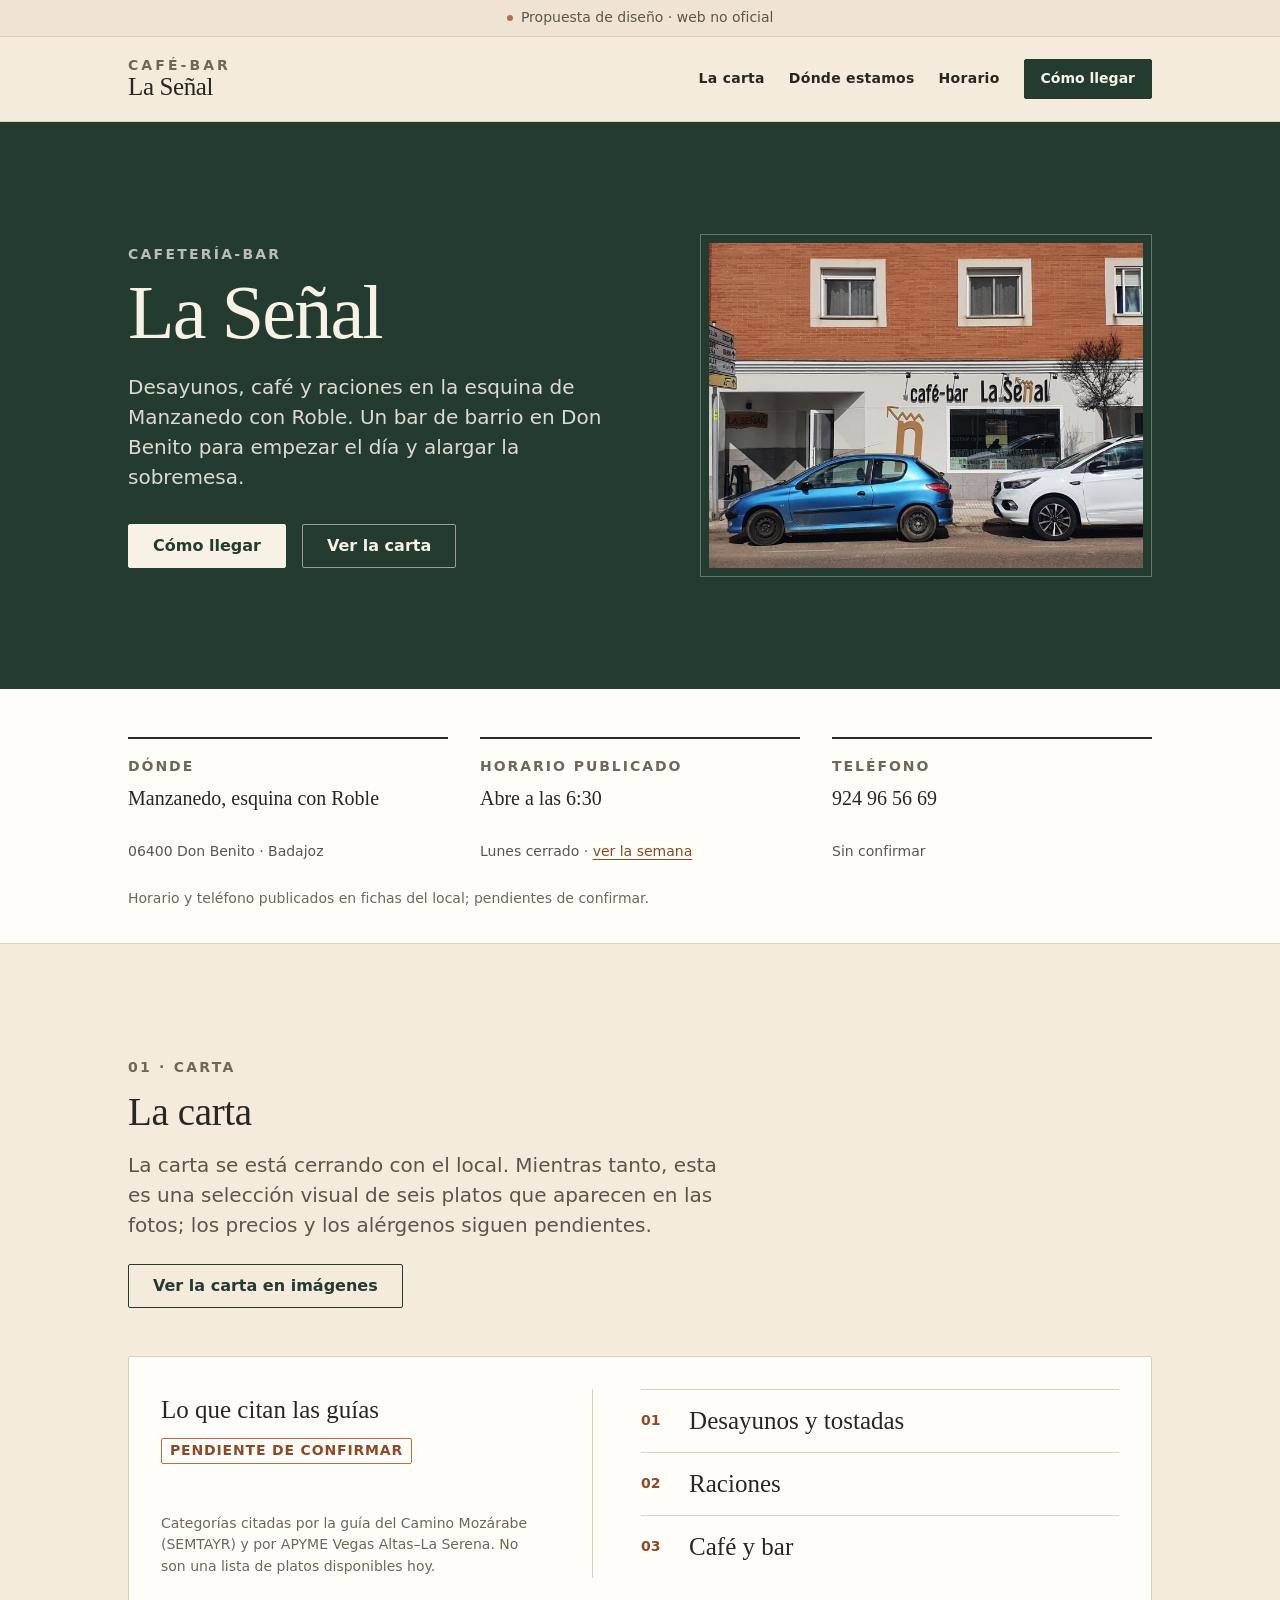
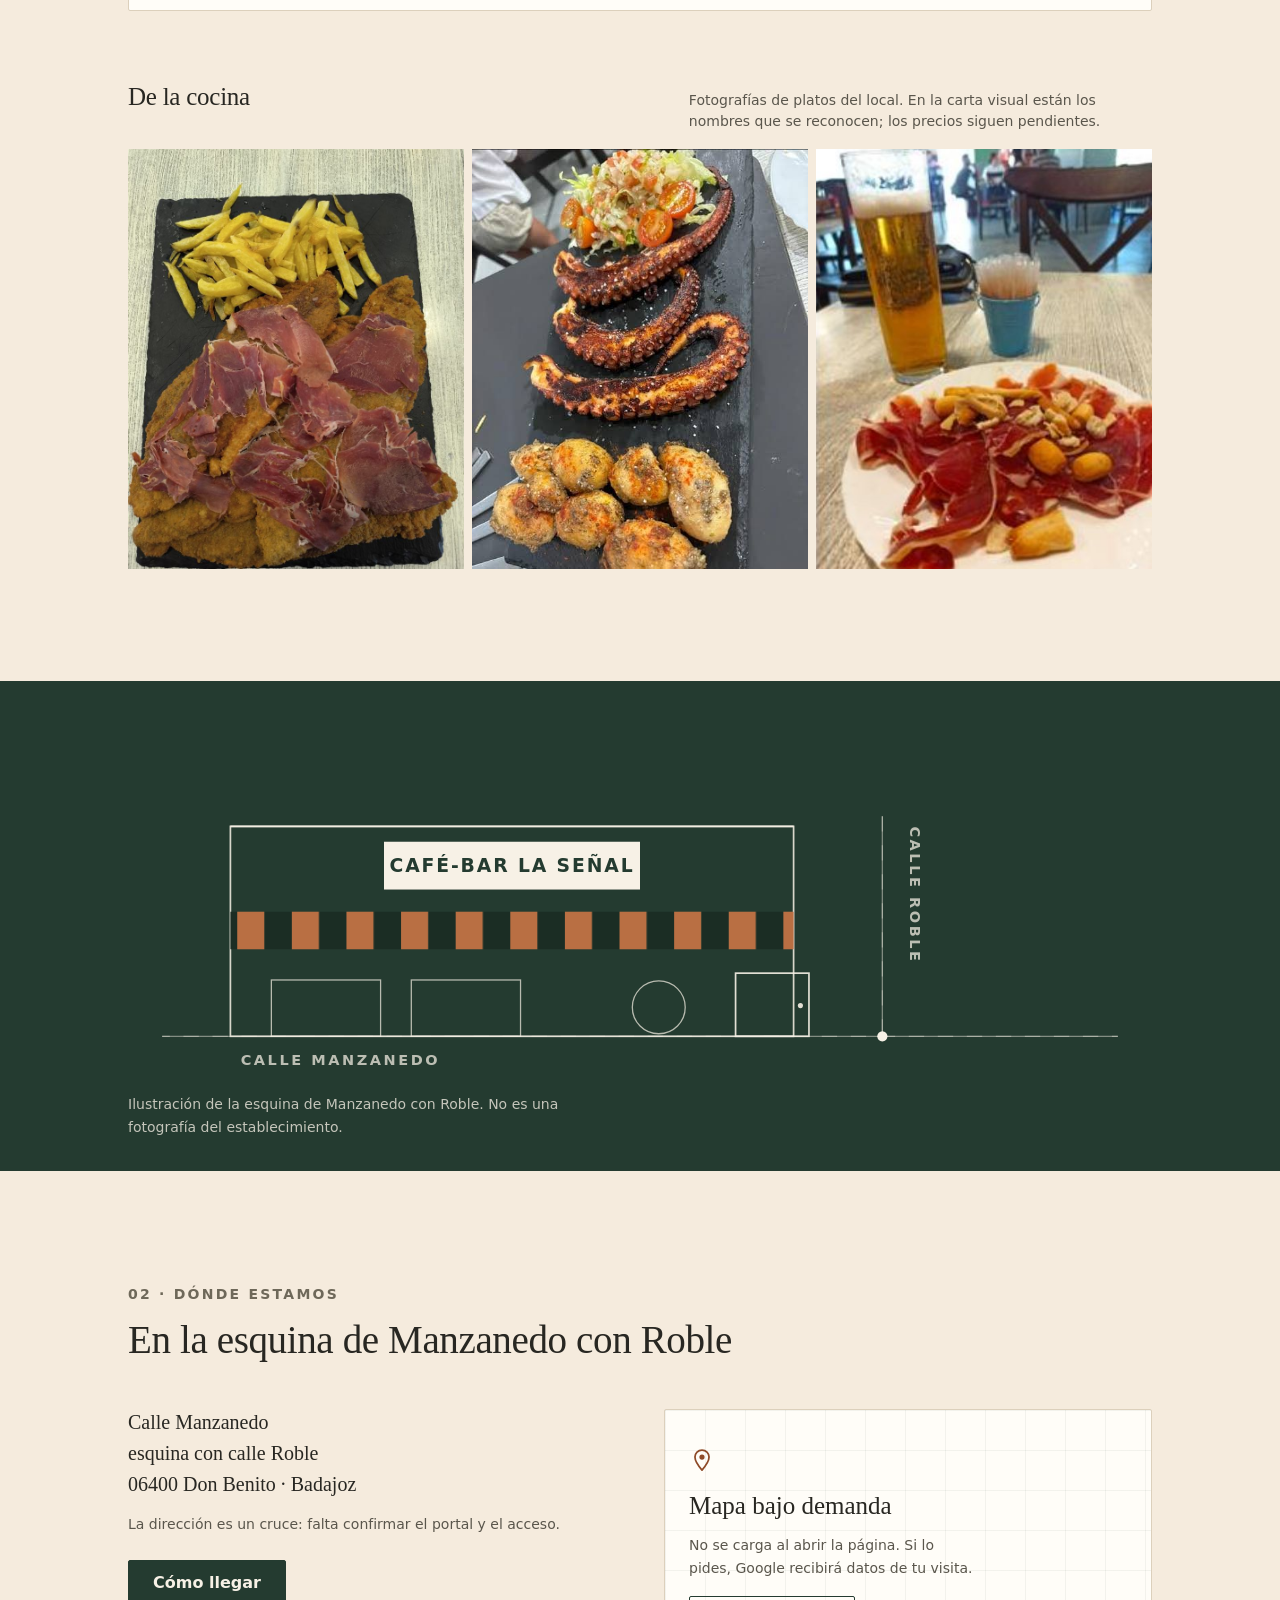
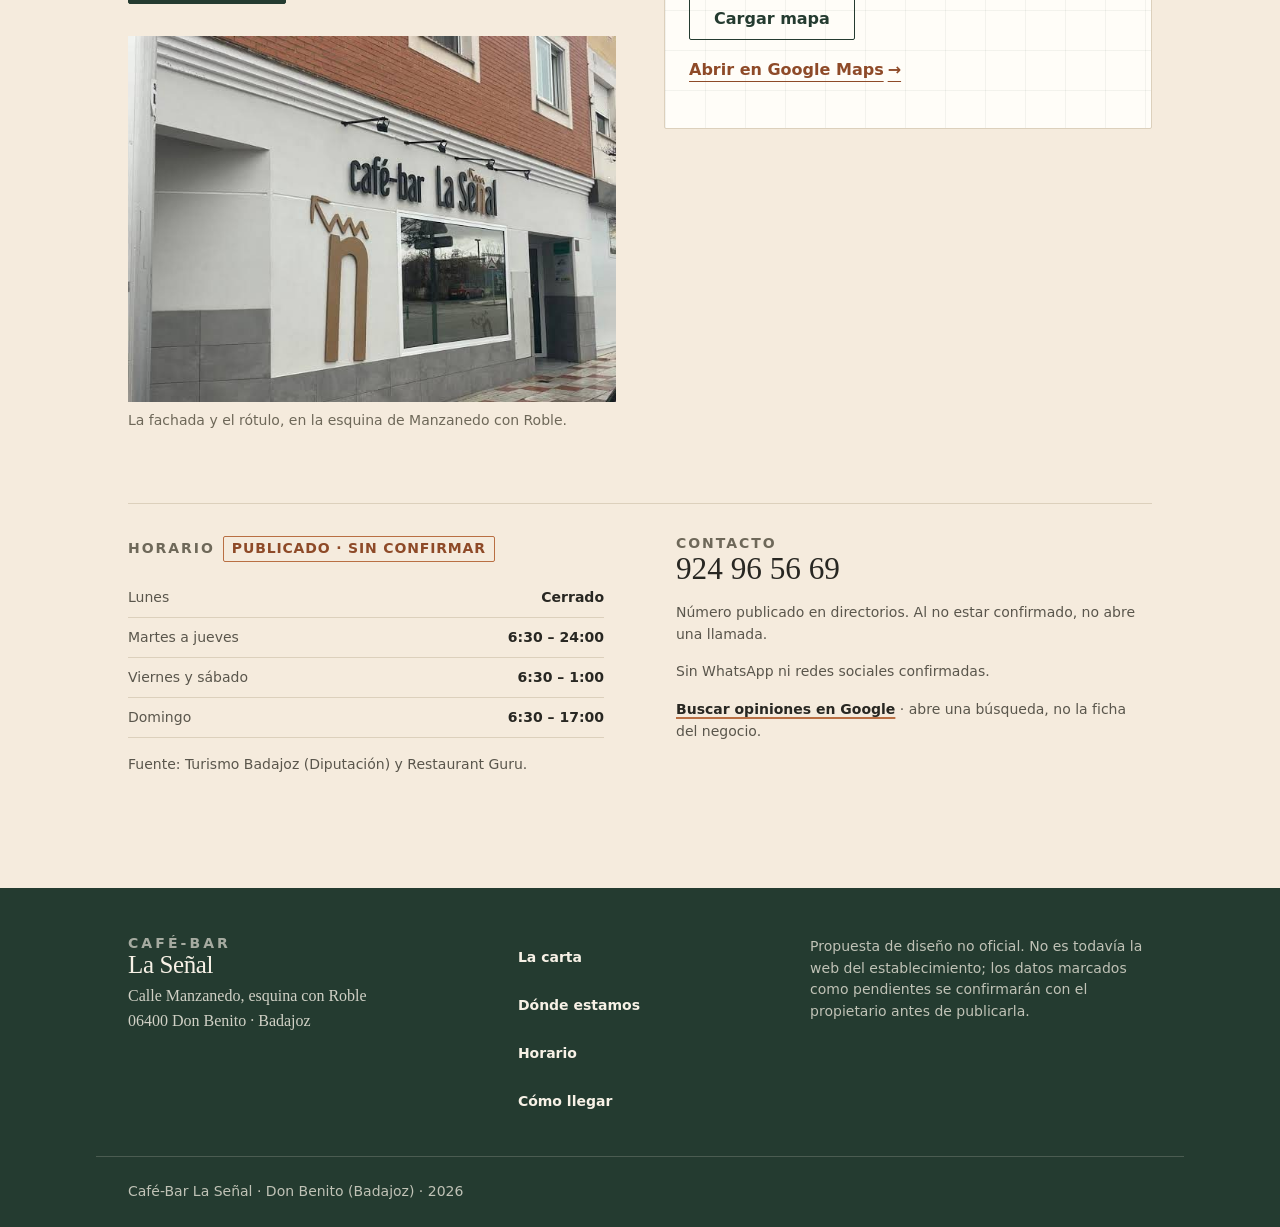
==== commit 72270a7b: "feat: add visual menu and restaurant imagery" ====
--- a/index.html
+++ b/index.html
@@ -7,7 +7,8 @@
 <title>Café-Bar La Señal — cafetería-bar en Don Benito</title>
 <meta name="description" content="Cafetería-bar en la esquina de Manzanedo con Roble, Don Benito (Badajoz). Dirección, horario publicado, cómo llegar y carta pendiente de confirmar.">
 <meta name="theme-color" content="#243B30">
-<link rel="icon" href="assets/favicon.svg" type="image/svg+xml">
+<link rel="icon" href="assets/favicon-32.png?v=20261022" sizes="32x32" type="image/png">
+<link rel="icon" href="assets/favicon.svg?v=20261022" type="image/svg+xml" sizes="any">
 <link rel="canonical" href="https://normalguy749.github.io/Cafe-Bar-La-Se-al/">
 
 <!-- Propuesta no oficial: no debe competir en buscadores con el negocio real.
@@ -21,6 +22,10 @@
 <meta property="og:description" content="Cafetería-bar en la esquina de Manzanedo con Roble, Don Benito (Badajoz). Cómo llegar y horario publicado.">
 <meta property="og:url" content="https://normalguy749.github.io/Cafe-Bar-La-Se-al/">
 <meta name="twitter:card" content="summary">
+<meta property="og:image" content="https://normalguy749.github.io/Cafe-Bar-La-Se-al/assets/images/fachada.jpg">
+<meta property="og:image:alt" content="Fachada de Café-Bar La Señal en Don Benito">
+<meta property="og:image:width" content="1000">
+<meta property="og:image:height" content="563">
 
 <link rel="stylesheet" href="css/styles.css">
 </head>
@@ -42,7 +47,7 @@
 
     <nav class="nav-desktop" aria-label="Principal">
       <ul class="nav-desktop__list">
-        <li><a href="#carta">La carta</a></li>
+        <li><a href="carta.html">La carta</a></li>
         <li><a href="#ubicacion">Dónde estamos</a></li>
         <li><a href="#horario">Horario</a></li>
       </ul>
@@ -58,7 +63,7 @@
         </summary>
         <nav class="mobile-nav__panel" aria-label="Principal, móvil">
           <ul>
-            <li><a href="#carta">La carta</a></li>
+            <li><a href="carta.html">La carta</a></li>
             <li><a href="#ubicacion">Dónde estamos</a></li>
             <li><a href="#horario">Horario</a></li>
           </ul>
@@ -81,31 +86,24 @@
           <span class="hero__title-name">La Señal</span>
         </h1>
         <p class="hero__lead">
-          En Don Benito, en la esquina de Manzanedo con Roble. Desayunos, café y
-          raciones, con la dirección, el horario y cómo llegar a mano.
+          Desayunos, café y raciones en la esquina de Manzanedo con Roble. Un bar
+          de barrio en Don Benito para empezar el día y alargar la sobremesa.
         </p>
         <div class="hero__actions">
           <a class="btn btn--on-dark" data-maps-link href="#ubicacion">Cómo llegar</a>
-          <a class="btn btn--on-dark-outline" href="#carta">Ver la carta</a>
-        </div>
-      </div>
-
-      <!-- La señal: plano del cruce que da nombre al bar. Decorativo; la
-          dirección real está en el texto y en «Dónde estamos». -->
-      <div class="sign" aria-hidden="true">
-        <div class="sign__plate">
-          <span class="sign__kicker">Don Benito · 06400</span>
-          <div class="sign__cross">
-            <span class="sign__road sign__road--h"></span>
-            <span class="sign__road sign__road--v"></span>
-            <span class="sign__dot"></span>
-            <span class="sign__label sign__label--h">Manzanedo</span>
-            <span class="sign__label sign__label--v">Roble</span>
-            <span class="sign__here">Aquí</span>
-          </div>
-          <span class="sign__caption">Café-Bar La Señal</span>
-        </div>
-      </div>
+          <a class="btn btn--on-dark-outline" href="carta.html">Ver la carta</a>
+        </div>
+      </div>
+
+      <!-- La fachada real, con el rótulo del local. La idea del cruce que da
+          nombre al bar se mantiene dibujada en el friso, más abajo. -->
+      <figure class="hero__media">
+        <img class="hero__photo"
+             src="assets/images/fachada.jpg"
+             width="1000" height="563"
+             alt="Fachada de Café-Bar La Señal, con el rótulo sobre el escaparate, en la esquina de Manzanedo con Roble."
+             fetchpriority="high" decoding="async">
+      </figure>
 
     </div>
   </section>
@@ -144,8 +142,12 @@
         <p class="eyebrow">01 · Carta</p>
         <h2 id="carta-title">La carta</h2>
         <p class="lead">
-          La carta se está cerrando con el local. En cuanto la faciliten, aparecerá aquí
-          completa: desayunos, raciones y precios.
+          La carta se está cerrando con el local. Mientras tanto, esta es una selección
+          visual de seis platos que aparecen en las fotos; los precios y los alérgenos
+          siguen pendientes.
+        </p>
+        <p class="section__action">
+          <a class="btn btn--outline" href="carta.html">Ver la carta en imágenes</a>
         </p>
       </header>
 
@@ -178,6 +180,35 @@
 
       <!-- Se rellena desde config.js cuando menu.status = "ready" -->
       <div class="menu-ready" id="menu-ready" hidden></div>
+
+      <!-- Fotografías de platos cedidas para la propuesta. Sin nombres ni
+          precios: la carta sigue pendiente de confirmación. -->
+      <div class="plates">
+        <div class="plates__head">
+          <h3 class="plates__title">De la cocina</h3>
+          <p class="plates__note">
+            Fotografías de platos del local. En la carta visual están los nombres que
+            se reconocen; los precios siguen pendientes.
+          </p>
+        </div>
+        <ul class="plates__grid">
+          <li class="plate">
+            <img src="assets/images/plato-cachopo.jpg" width="750" height="1000"
+                 loading="lazy" decoding="async"
+                 alt="Plato de carne rebozada cubierta con lonchas de jamón, junto a una ración de patatas fritas sobre pizarra negra.">
+          </li>
+          <li class="plate">
+            <img src="assets/images/plato-pulpo.jpg" width="495" height="619"
+                 loading="lazy" decoding="async"
+                 alt="Ración de pulpo a la brasa con patatas y una ensalada de tomate y lechuga al lado.">
+          </li>
+          <li class="plate">
+            <img src="assets/images/plato-jamon.jpg" width="416" height="560"
+                 loading="lazy" decoding="async"
+                 alt="Plato de jamón con picos de pan y una caña de cerveza sobre la mesa del bar.">
+          </li>
+        </ul>
+      </div>
     </div>
   </section>
 
@@ -264,6 +295,13 @@
           <div class="place__actions">
             <a class="btn btn--solid" data-maps-link href="#ubicacion">Cómo llegar</a>
           </div>
+
+          <figure class="place__figure">
+            <img src="assets/images/fachada-calle.jpg" width="640" height="480"
+                 loading="lazy" decoding="async"
+                 alt="Rótulo de Café-Bar La Señal sobre el escaparate, con la puerta de entrada a la derecha.">
+            <figcaption>La fachada y el rótulo, en la esquina de Manzanedo con Roble.</figcaption>
+          </figure>
         </div>
 
         <div class="place__map">
@@ -340,7 +378,7 @@
 
     <nav class="site-footer__nav" aria-label="Enlaces del pie">
       <ul>
-        <li><a href="#carta">La carta</a></li>
+        <li><a href="carta.html">La carta</a></li>
         <li><a href="#ubicacion">Dónde estamos</a></li>
         <li><a href="#horario">Horario</a></li>
         <li><a data-maps-link href="#ubicacion">Cómo llegar</a></li>
--- a/css/styles.css
+++ b/css/styles.css
@@ -441,73 +441,20 @@
   margin-top: var(--space-l);
 }
 
-/* La señal: plano del cruce */
-.sign{ width: min(100%, 24rem); justify-self: center; }
-.sign__plate{
-  display: grid;
-  grid-template-rows: auto 1fr auto;
-  gap: var(--space-s);
-  aspect-ratio: 1 / 1;
-  padding: var(--space-m);
-  background: var(--green-2);
-  border: 2px solid var(--on-dark);
-  border-radius: var(--radius);
-  box-shadow: var(--shadow-far);
-}
-.sign__kicker{
-  font-size: var(--step--1);
-  font-weight: 600;
-  letter-spacing: .18em;
-  text-transform: uppercase;
-  color: rgba(247,241,230,.68);
-}
-.sign__cross{
-  position: relative;
-  align-self: stretch;
-  min-height: 7rem;
-}
-.sign__road{ position: absolute; background: var(--accent); }
-.sign__road--h{ left: 0; right: 0; top: 58%; height: 2px; }
-.sign__road--v{ top: 0; bottom: 0; left: 34%; width: 2px; }
-.sign__dot{
-  position: absolute;
-  left: 34%;
-  top: 58%;
-  width: .6rem;
-  height: .6rem;
-  margin: -.3rem 0 0 -.3rem;
-  border-radius: 50%;
-  background: var(--on-dark);
-}
-.sign__label{
-  position: absolute;
-  white-space: nowrap;
-  font-size: var(--step--1);
-  font-weight: 600;
-  letter-spacing: .12em;
-  text-transform: uppercase;
-  color: rgba(247,241,230,.78);
-}
-.sign__label--h{ left: calc(34% + .85rem); top: calc(58% + .6rem); }
-.sign__label--v{ right: 0; top: 0; writing-mode: vertical-rl; }
-.sign__here{
-  position: absolute;
-  left: calc(34% + .85rem);
-  top: calc(58% - 2rem);
-  font-size: var(--step--1);
-  font-weight: 600;
-  letter-spacing: .12em;
-  text-transform: uppercase;
-  color: rgba(247,241,230,.78);
-}
-.sign__caption{
-  padding-top: var(--space-s);
-  border-top: 1px solid rgba(247,241,230,.18);
-  font-size: var(--step--1);
-  font-weight: 600;
-  letter-spacing: .2em;
-  text-transform: uppercase;
-  color: rgba(247,241,230,.72);
+/* La portada enseña el local: la fachada real, enmarcada en un filete
+   crema como la placa que sustituye. Nada de sombras ni superposiciones. */
+.hero__media{
+  width: min(100%, 30rem);
+  margin: 0;
+  justify-self: center;
+  padding: var(--space-2xs);
+  border: 1px solid rgba(247,241,230,.32);
+}
+.hero__photo{
+  width: 100%;
+  aspect-ratio: 4 / 3;
+  object-fit: cover;
+  object-position: center 40%;
 }
 
 /* ---------- 9. Datos de un vistazo ---------- */
@@ -612,6 +559,46 @@
 .menu-item__name{ font-weight: 600; }
 .menu-item__dots{ flex: 1; border-bottom: 1px dotted var(--line); transform: translateY(-.2em); }
 .menu-item__price{ font-variant-numeric: tabular-nums; font-weight: 600; }
+
+/* ---------- 10 bis. La cocina, en imágenes ---------- */
+.plates{ margin-top: var(--space-2xl); }
+.plates__head{
+  display: flex;
+  flex-wrap: wrap;
+  align-items: baseline;
+  justify-content: space-between;
+  gap: var(--space-2xs) var(--space-l);
+  margin-bottom: var(--space-s);
+}
+.plates__title{ font-size: var(--step-2); }
+.plates__note{
+  max-width: 52ch;
+  font-size: var(--step--1);
+  line-height: 1.55;
+  color: var(--ink-2);
+}
+.plates__grid{
+  display: grid;
+  grid-template-columns: repeat(2, minmax(0, 1fr));
+  gap: var(--space-2xs);
+}
+.plate{
+  aspect-ratio: 4 / 5;
+  overflow: hidden;
+  background: var(--paper);
+}
+/* En móvil la primera foto ocupa el ancho completo: evita tres
+   rectángulos altos seguidos y da una entrada a la sección. */
+.plate:first-child{
+  grid-column: 1 / -1;
+  aspect-ratio: 1 / 1;
+}
+.plate img{
+  width: 100%;
+  height: 100%;
+  object-fit: cover;
+  object-position: center;
+}
 
 /* ---------- 11. Friso ilustrado ---------- */
 .frieze-band{
@@ -656,9 +643,14 @@
 /* ---------- 13. Dónde estamos ---------- */
 .place{
   display: grid;
+  grid-template-columns: minmax(0, 1fr);
   gap: var(--space-xl);
   align-items: start;
-}
+  min-width: 0;
+}
+.place__info,
+.place__map{ min-width: 0; }
+.place__map .map{ width: 100%; }
 .address{
   display: grid;
   gap: var(--space-3xs);
@@ -675,6 +667,21 @@
   align-items: center;
   gap: var(--space-m);
   margin-top: var(--space-m);
+}
+
+.place__figure{ margin: var(--space-l) 0 0; }
+.place__figure img{
+  width: 100%;
+  aspect-ratio: 4 / 3;
+  object-fit: cover;
+  object-position: center 50%;
+  background: var(--paper);
+}
+.place__figure figcaption{
+  margin-top: var(--space-2xs);
+  font-size: var(--step--1);
+  line-height: 1.5;
+  color: var(--ink-3);
 }
 
 .map{
@@ -795,7 +802,7 @@
 /* ---------- 15. Responsive ---------- */
 @media (min-width: 40rem){
   .site-footer__nav ul{ grid-template-columns: 1fr; }
-  .facts__grid{ grid-template-columns: repeat(3, 1fr); gap: var(--space-l); }
+  .facts__grid{ grid-template-columns: repeat(3, minmax(0, 1fr)); gap: var(--space-l); }
   /* Dos líneas reservadas: las notas de las tres columnas quedan alineadas
      aunque un valor ocupe una línea y otro dos. */
   .fact__value{ min-height: 2.5em; }
@@ -803,16 +810,18 @@
     grid-template-columns: 2.5rem 1fr;
     align-items: center;
   }
-  .place{ grid-template-columns: 1fr 1fr; }
-  .details{ grid-template-columns: 1fr 1fr; gap: var(--space-l) var(--space-2xl); }
+  .place{ grid-template-columns: repeat(2, minmax(0, 1fr)); }
+  .details{ grid-template-columns: repeat(2, minmax(0, 1fr)); gap: var(--space-l) var(--space-2xl); }
   .site-footer__inner{ grid-template-columns: 1.2fr 1fr; }
 }
 
 @media (min-width: 48rem){
   .hero__inner{ grid-template-columns: 1.15fr .85fr; gap: var(--space-l); }
-  .sign{ width: 100%; max-width: 21rem; justify-self: end; }
+  .hero__media{ width: 100%; justify-self: end; }
   .nav-desktop{ display: block; }
   .mobile-nav{ display: none; }
+  .plates__grid{ grid-template-columns: repeat(3, minmax(0, 1fr)); }
+  .plate:first-child{ grid-column: auto; aspect-ratio: 4 / 5; }
 }
 
 @media (min-width: 56rem){
@@ -853,7 +862,7 @@
   .site-header__inner{ min-height: 5.25rem; }
   .hero{ padding-block: var(--space-3xl); }
   .hero__inner{ grid-template-columns: 1.05fr .95fr; gap: var(--space-2xl); }
-  .sign{ justify-self: end; }
+  .hero__media{ justify-self: end; }
   .section{ padding-block: var(--space-3xl); }
   .facts{ padding-block: var(--space-xl) var(--space-l); }
   .frieze-band{ padding-block: var(--space-2xl) var(--space-l); }
@@ -895,9 +904,7 @@
 @media (max-width: 30rem){
   .hero{ padding-block: var(--space-xl); }
   .hero__lead{ font-size: var(--step-0); line-height: 1.55; }
-  .sign{ width: min(100%, 15rem); }
-  .sign__plate{ aspect-ratio: auto; }
-  .sign__cross{ min-height: 5.5rem; }
+  .hero__media{ width: 100%; }
   .btn{ width: 100%; }
   .hero__actions{ flex-direction: column; align-items: stretch; }
 }
@@ -914,3 +921,232 @@
     scroll-behavior: auto !important;
   }
 }
+
+/* ---------- 17. Carta visual (subpágina) ---------- */
+/* La carta reutiliza tokens, cabecera, botones y pie. Solo añade
+   estructuras propias: entrada, pieza destacada, fichas y cierre. */
+
+.nav-desktop__list a[aria-current="page"],
+.mobile-nav__panel li a[aria-current="page"],
+.site-footer__nav a[aria-current="page"]{ border-bottom-color: var(--accent); }
+
+.menu-hero{
+  background: var(--green);
+  color: var(--on-dark);
+  padding-block: var(--space-2xl);
+}
+.menu-hero__inner{
+  display: grid;
+  gap: var(--space-xl);
+  align-items: end;
+}
+.menu-hero__title{
+  margin-bottom: var(--space-m);
+  font-size: clamp(var(--step-5), 11vw, var(--step-7));
+  line-height: .92;
+  letter-spacing: -.025em;
+  color: var(--on-dark);
+}
+.menu-hero__lead{
+  max-width: 46ch;
+  font-size: var(--step-1);
+  line-height: 1.5;
+  color: rgba(247,241,230,.88);
+}
+.menu-hero__actions{
+  display: flex;
+  flex-wrap: wrap;
+  gap: var(--space-s);
+  margin-top: var(--space-l);
+}
+.menu-hero__note{
+  display: grid;
+  gap: var(--space-s);
+  max-width: 27rem;
+  padding-top: var(--space-s);
+  border-top: 1px solid rgba(247,241,230,.28);
+  font-size: var(--step--1);
+  line-height: 1.55;
+  color: rgba(247,241,230,.78);
+}
+.menu-hero__note-title{
+  font-family: var(--font-display);
+  font-size: var(--step-2);
+  line-height: 1.15;
+  color: var(--on-dark);
+}
+.menu-hero__note-meta{
+  font-size: var(--step--1);
+  font-weight: 600;
+  letter-spacing: .12em;
+  text-transform: uppercase;
+  color: rgba(247,241,230,.62);
+}
+
+.menu-section{ padding-block: var(--space-2xl); }
+.menu-section__head{ margin-bottom: var(--space-xl); }
+
+.menu-feature{
+  display: grid;
+  gap: var(--space-l);
+  margin-bottom: var(--space-2xl);
+  padding-top: var(--space-l);
+  border-top: 2px solid var(--ink);
+}
+.menu-feature__media{
+  margin: 0;
+  background: var(--paper);
+}
+.menu-feature__media img{
+  width: 100%;
+  aspect-ratio: 4 / 5;
+  object-fit: cover;
+  object-position: center;
+}
+.menu-feature__media figcaption{
+  margin-top: var(--space-2xs);
+  font-size: var(--step--1);
+  line-height: 1.5;
+  color: var(--ink-3);
+}
+.menu-feature__body{ align-self: center; max-width: 44ch; }
+.menu-feature__body h3{
+  margin-bottom: var(--space-s);
+  font-size: clamp(var(--step-3), 5vw, var(--step-5));
+  line-height: 1;
+}
+.menu-feature__text{
+  font-size: var(--step-1);
+  line-height: 1.55;
+  color: var(--ink-2);
+}
+.menu-feature__meta{
+  margin-top: var(--space-m);
+  font-size: var(--step--1);
+  font-weight: 600;
+  letter-spacing: .09em;
+  text-transform: uppercase;
+  color: var(--ink-3);
+}
+
+.menu-list{ display: grid; }
+.menu-dish{
+  display: grid;
+  grid-template-columns: 6.5rem minmax(0, 1fr);
+  gap: var(--space-s);
+  align-items: start;
+  padding-block: var(--space-m);
+  border-top: var(--border);
+}
+.menu-dish__media{
+  margin: 0;
+  aspect-ratio: 4 / 5;
+  overflow: hidden;
+  background: var(--paper);
+}
+.menu-dish__media img{
+  width: 100%;
+  height: 100%;
+  object-fit: cover;
+  object-position: center;
+}
+/* La foto de calamares es 4:3 y el plato queda a la izquierda; el recorte
+   de la ficha conserva el limón y la ración. */
+.menu-dish__media--calamares img{ object-position: 30% center; }
+.menu-dish__body h3{
+  margin-bottom: var(--space-3xs);
+  font-size: var(--step-2);
+  line-height: 1.15;
+}
+.menu-dish__body p{
+  max-width: 36ch;
+  font-size: var(--step--1);
+  line-height: 1.55;
+  color: var(--ink-2);
+}
+.menu-dish__meta{
+  margin-top: var(--space-2xs);
+  font-size: var(--step--1);
+  font-weight: 600;
+  letter-spacing: .08em;
+  text-transform: uppercase;
+  color: var(--ink-3);
+}
+.menu-list__note{
+  display: grid;
+  align-content: start;
+  gap: var(--space-s);
+  padding-block: var(--space-m);
+  border-top: var(--border);
+}
+.menu-list__note p{ max-width: 38ch; font-size: var(--step--1); line-height: 1.55; color: var(--ink-2); }
+
+.menu-notes{
+  padding-block: var(--space-xl);
+  border-top: var(--border);
+  background: var(--surface);
+}
+.menu-notes__inner{ display: grid; gap: var(--space-l); }
+.menu-notes__inner p{
+  max-width: 56ch;
+  font-size: var(--step--1);
+  line-height: 1.6;
+  color: var(--ink-2);
+}
+.menu-notes__inner .note{ margin-top: var(--space-2xs); color: var(--ink-3); }
+
+.menu-cta{
+  background: var(--green);
+  color: var(--on-dark);
+  padding-block: var(--space-2xl);
+}
+.menu-cta__inner{ display: grid; gap: var(--space-xl); align-items: end; }
+.menu-cta h2{
+  margin-bottom: var(--space-s);
+  font-size: clamp(var(--step-3), 4vw, var(--step-5));
+  color: var(--on-dark);
+}
+.menu-cta__text{
+  max-width: 46ch;
+  color: rgba(247,241,230,.84);
+  font-size: var(--step-0);
+  line-height: 1.6;
+}
+.menu-cta__actions{
+  display: flex;
+  flex-wrap: wrap;
+  align-items: center;
+  gap: var(--space-s);
+}
+.menu-cta__note{
+  flex-basis: 100%;
+  max-width: 32ch;
+  font-size: var(--step--1);
+  line-height: 1.5;
+  color: rgba(247,241,230,.68);
+}
+
+@media (min-width: 48rem){
+  .menu-hero__inner{ grid-template-columns: minmax(0, 1.25fr) minmax(0, .75fr); gap: var(--space-2xl); }
+  .menu-feature{ grid-template-columns: minmax(0, .9fr) minmax(0, 1.1fr); gap: var(--space-2xl); }
+}
+
+@media (min-width: 56rem){
+  .menu-hero{ padding-block: var(--space-3xl); }
+  .menu-section{ padding-block: var(--space-3xl); }
+  .menu-list{ grid-template-columns: repeat(2, minmax(0, 1fr)); column-gap: var(--space-2xl); }
+  .menu-dish{ grid-template-columns: 9rem minmax(0, 1fr); gap: var(--space-m); }
+  .menu-notes__inner{ grid-template-columns: minmax(0, .9fr) minmax(0, 1.1fr); gap: var(--space-2xl); }
+  .menu-cta{ padding-block: var(--space-3xl); }
+  .menu-cta__inner{ grid-template-columns: minmax(0, 1.1fr) minmax(0, .9fr); gap: var(--space-2xl); }
+}
+
+@media (max-width: 30rem){
+  .menu-dish{ grid-template-columns: 5.5rem minmax(0, 1fr); gap: var(--space-xs); }
+  .menu-hero__title{ font-size: var(--step-5); }
+  .menu-hero__lead{ font-size: var(--step-0); line-height: 1.55; }
+  .menu-feature__text{ font-size: var(--step-0); }
+  .menu-cta__actions .btn{ width: 100%; }
+}
+
+.section__action{ margin-top: var(--space-m); }
